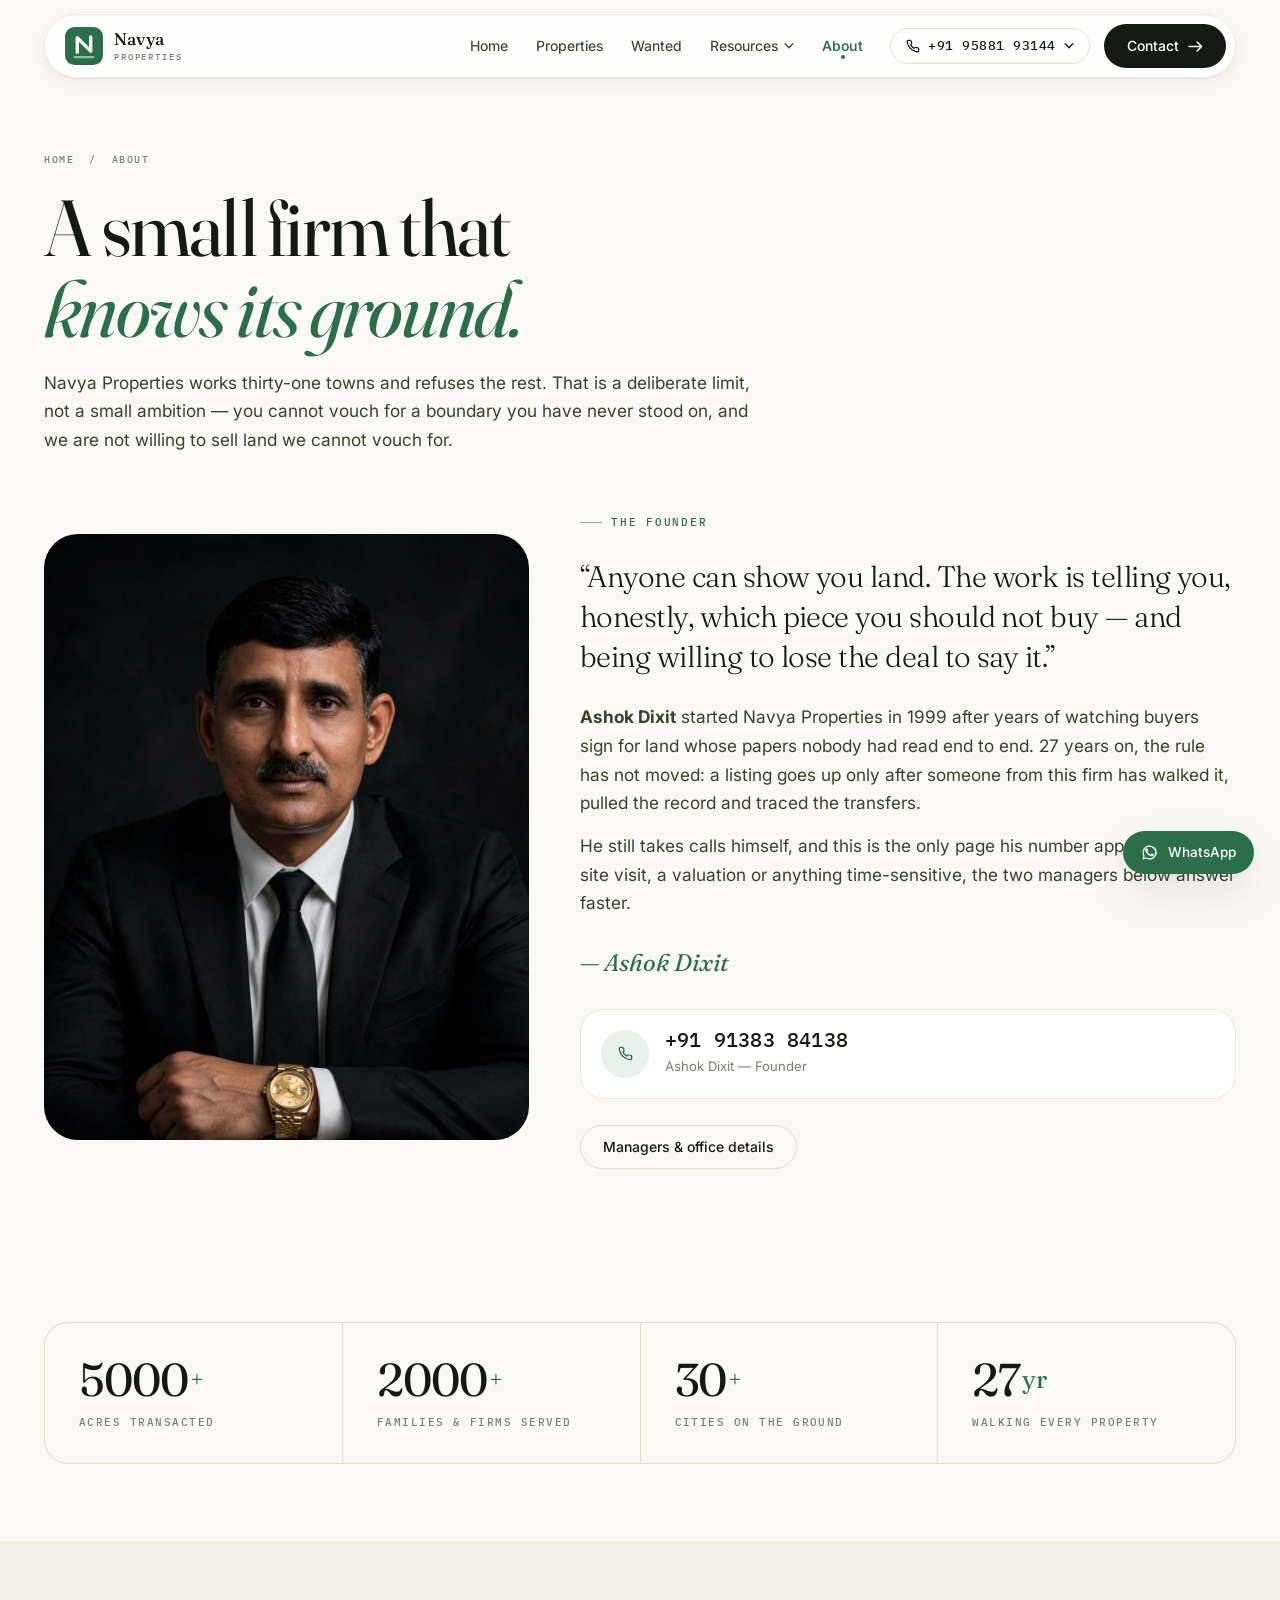
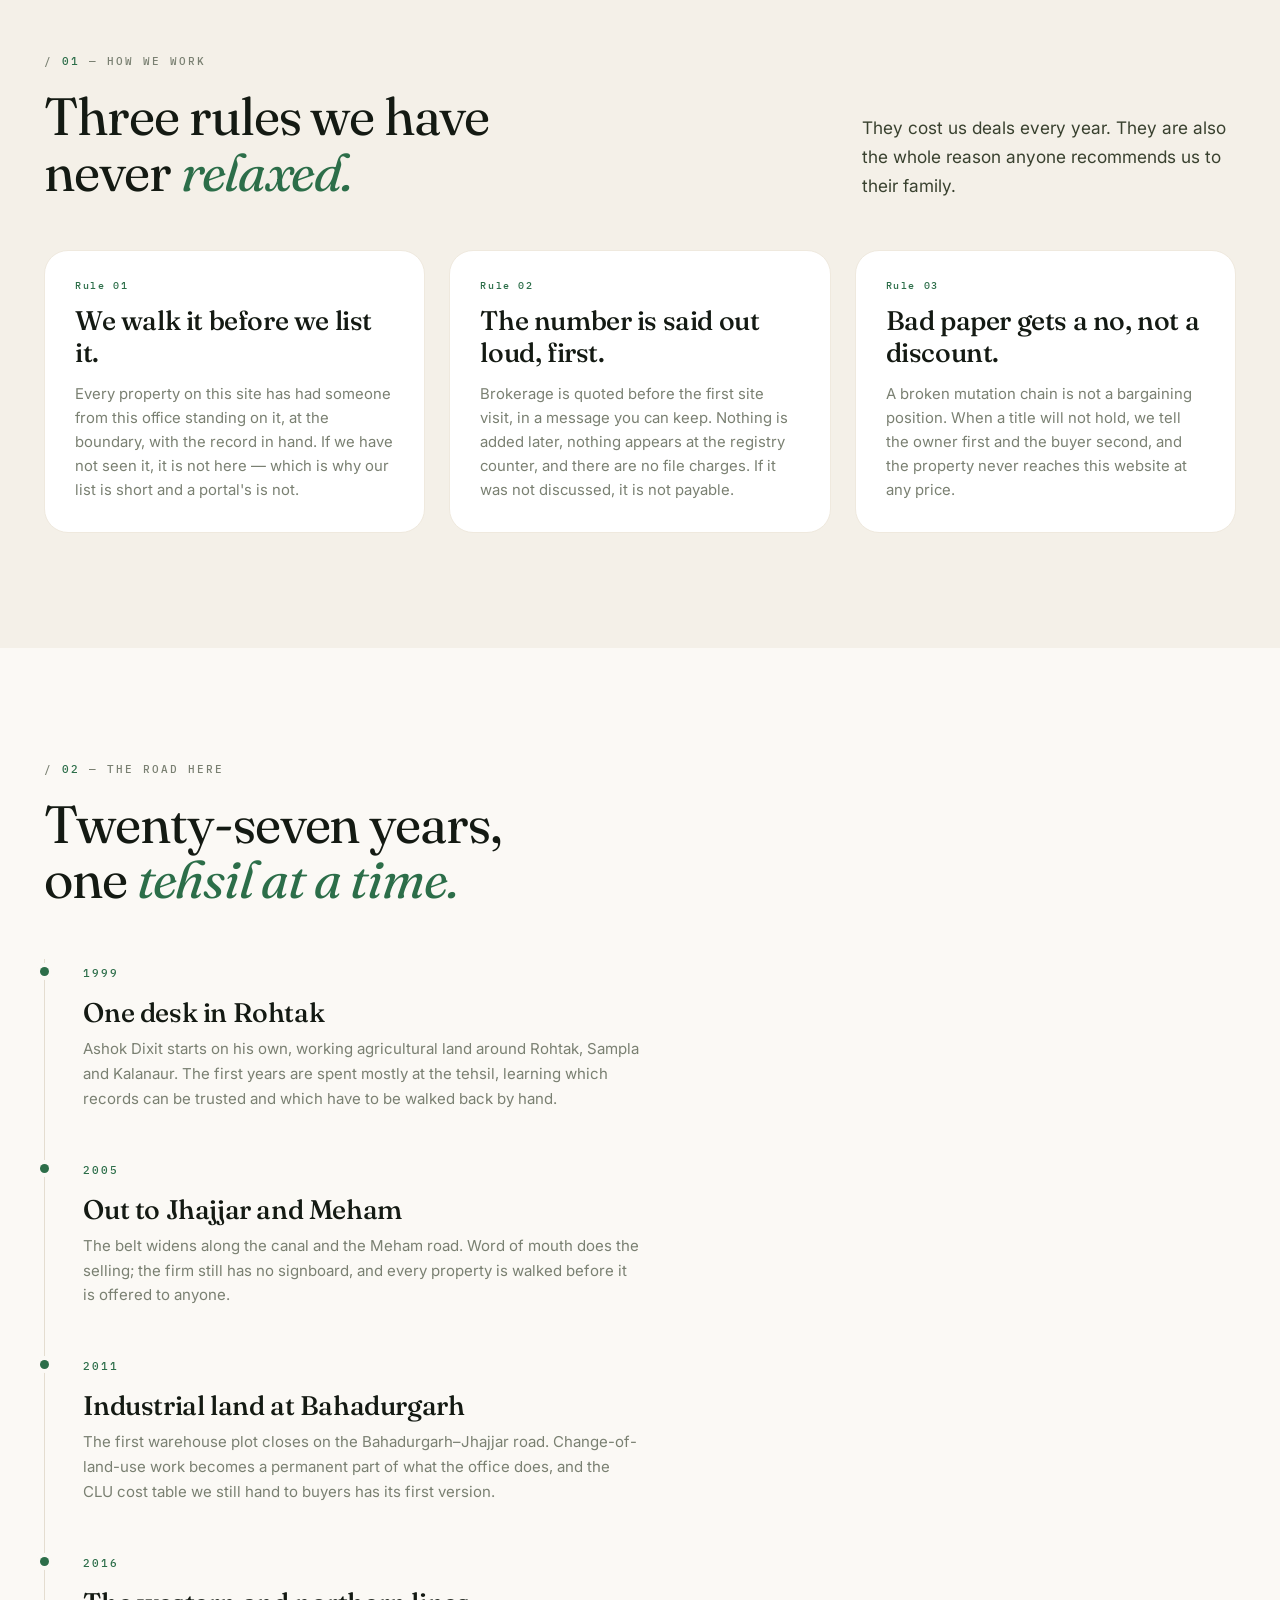
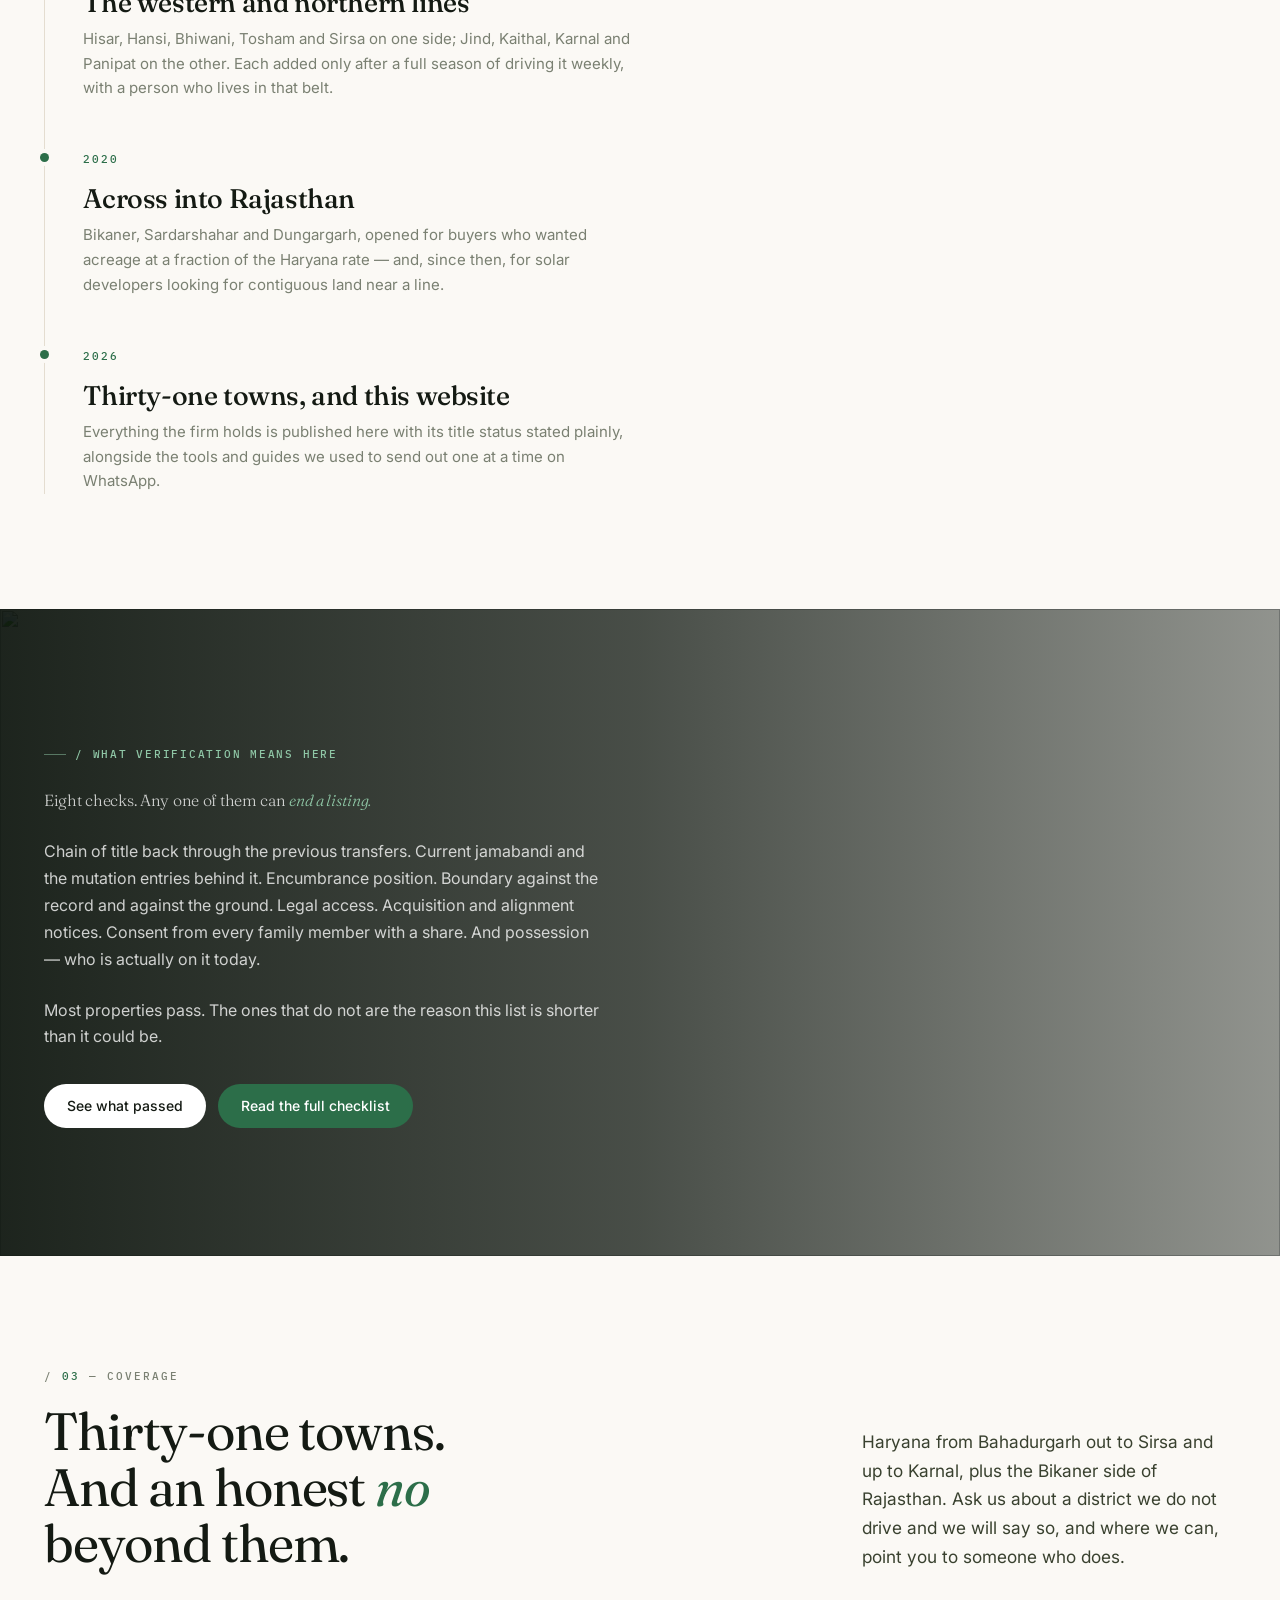
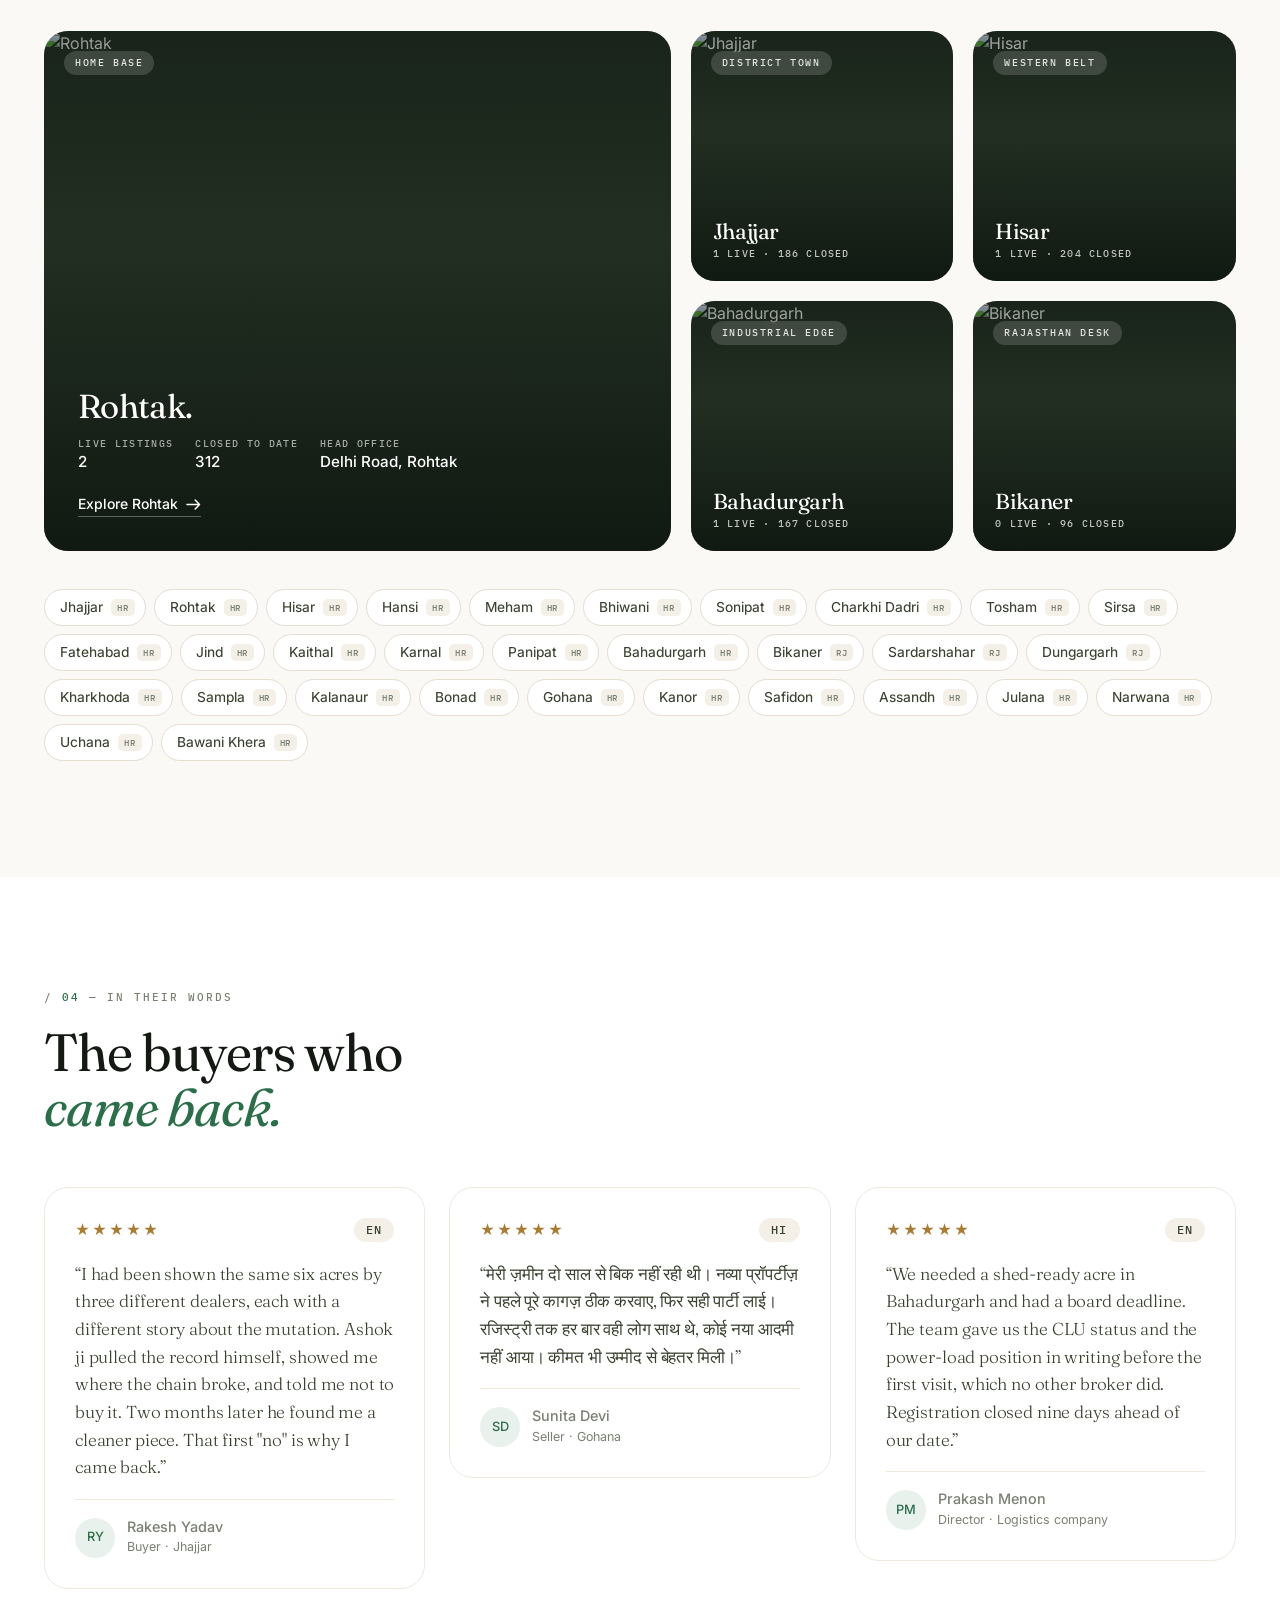
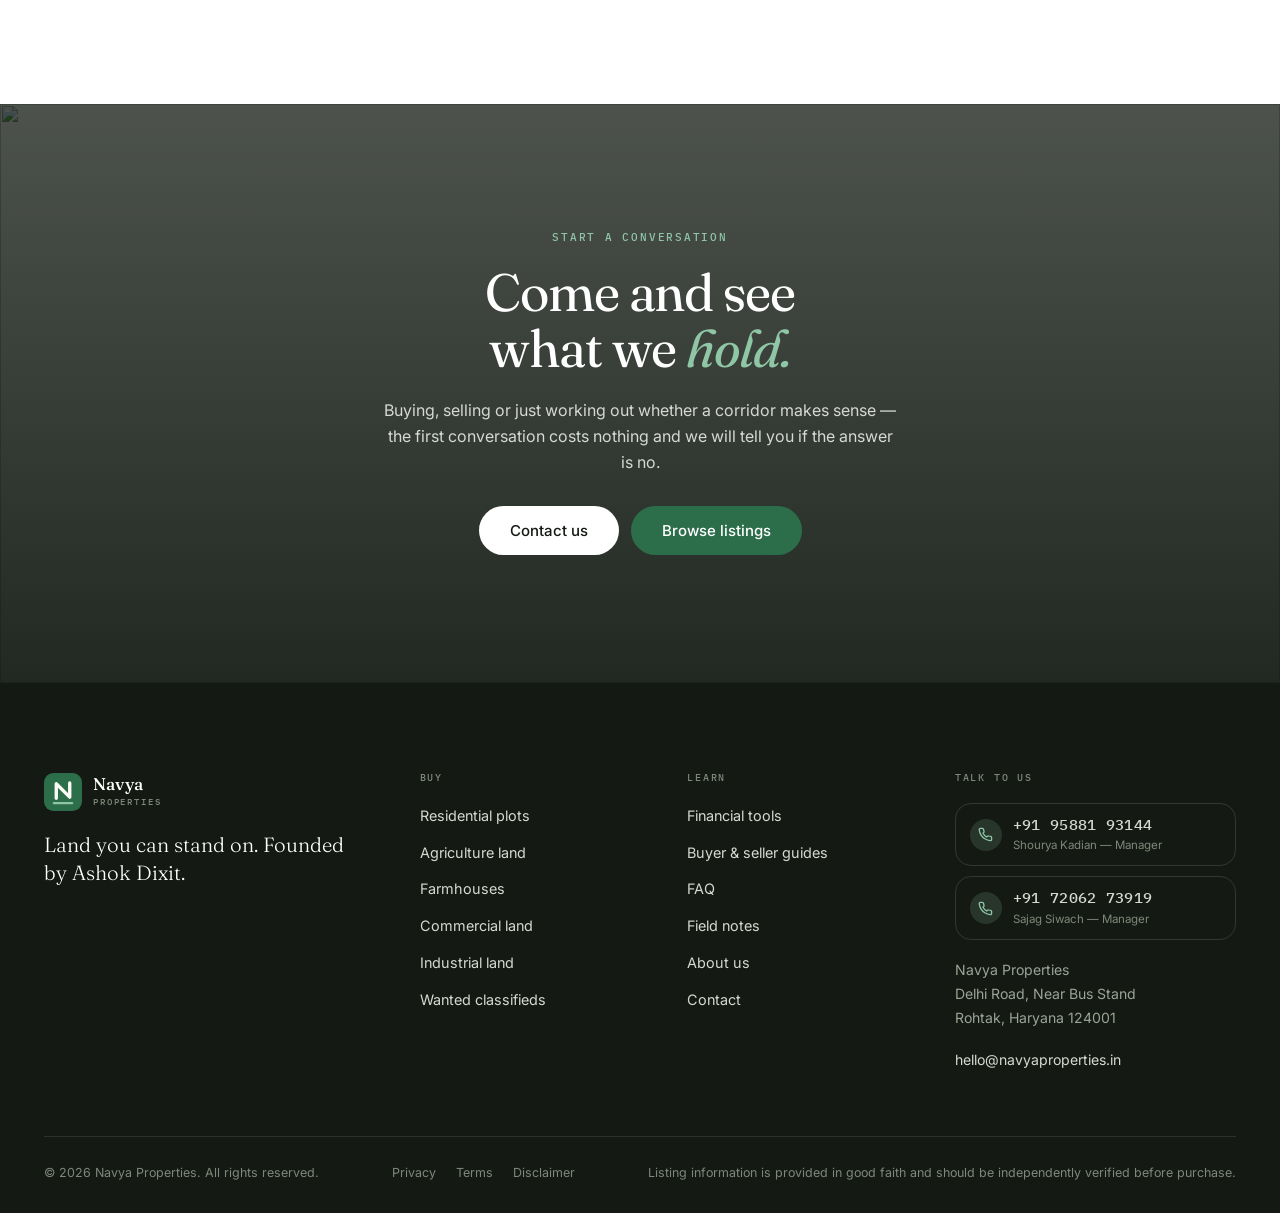
==== about.html @ 82aa5a77 "Navya Properties website Six-page static site for Navya Properties (founder Ashok Dixit) covering 31" ====
<!DOCTYPE html>
<html lang="en">
<head>
<meta charset="utf-8">
<meta name="viewport" content="width=device-width, initial-scale=1">
<title>About Ashok Dixit &amp; Navya Properties — Haryana Land Advisory</title>
<meta name="description" content="Navya Properties was founded by Ashok Dixit in 1999. Thirty-one towns across Haryana and north Rajasthan, eight verification checks, and a rule against listing land nobody from the office has walked.">
<meta name="theme-color" content="#2C6E49">

<meta property="og:type" content="website">
<meta property="og:title" content="About Ashok Dixit &amp; Navya Properties — Haryana Land Advisory">
<meta property="og:description" content="Navya Properties was founded by Ashok Dixit in 1999. Thirty-one towns across Haryana and north Rajasthan, eight verification checks, and a rule against listing land nobody from the office has walked.">
<meta property="og:image" content="assets/img/logo-mark.svg">

<link rel="icon" href="assets/img/favicon.svg" type="image/svg+xml">
<link rel="apple-touch-icon" href="assets/img/logo-mark.svg">

<!-- Marks that scripting is live. The scroll-reveal CSS is gated on this, so
     if JS never runs the page renders normally instead of staying blank. -->
<script>document.documentElement.className += " js";</script>

<link rel="preconnect" href="https://fonts.googleapis.com">
<link rel="preconnect" href="https://fonts.gstatic.com" crossorigin>
<link rel="preconnect" href="https://images.unsplash.com" crossorigin>
<link rel="stylesheet" href="https://fonts.googleapis.com/css2?family=Fraunces:ital,opsz,wght@0,9..144,300..700;1,9..144,300..700&family=IBM+Plex+Mono:wght@400;500&family=Inter:wght@300..700&display=swap">
<link rel="stylesheet" href="assets/css/site.css">

<script src="assets/js/config.js" defer></script>
<script src="assets/js/data.js" defer></script>
<script src="assets/js/site.js" defer></script>

</head>

<body>
<a class="skip" href="#main">Skip to content</a>

<!-- ══════════════════════════════ HEADER ══════════════════════════════ -->
<header class="header">
  <div class="header__in">

    <a class="lockup" href="index.html" aria-label="Navya Properties — home">
      <svg class="lockup__mark" viewBox="0 0 96 96" aria-hidden="true">
        <rect width="96" height="96" rx="24" fill="#2C6E49"/>
        <path d="M31 64V27l34 34V25" fill="none" stroke="#FBF9F5" stroke-width="8.5" stroke-linecap="round" stroke-linejoin="round"/>
        <path d="M25 76h46" fill="none" stroke="#8FC7A6" stroke-width="6" stroke-linecap="round"/>
      </svg>
      <span class="lockup__type">
        <span class="lockup__word">Navya</span>
        <span class="lockup__desc">Properties</span>
      </span>
    </a>

    <nav class="nav" aria-label="Primary">
      <a class="nav__link" href="index.html">Home</a>
      <a class="nav__link" href="properties.html">Properties</a>
      <a class="nav__link" href="wanted.html">Wanted</a>

      <span class="drop" data-pop data-open="false">
        <button class="nav__link drop__btn" data-pop-btn aria-expanded="false">
          Resources
          <svg width="10" height="6" viewBox="0 0 11 7" fill="none" aria-hidden="true"><path d="M1 1l4.5 4.5L10 1" stroke="currentColor" stroke-width="1.6" stroke-linecap="round"/></svg>
        </button>
        <span class="drop__panel">
          <a class="drop__item" href="resources.html#tools"><b>Financial tools</b><span>Appreciation, rental yield, LTCG tax, land-unit converter</span></a>
          <a class="drop__item" href="resources.html#guides"><b>Buyer &amp; seller guides</b><span>Free walkthroughs written by our own team</span></a>
          <a class="drop__item" href="resources.html#faq"><b>FAQ</b><span>Fees, verification, NRI rules, timelines</span></a>
          <a class="drop__item" href="resources.html#journal"><b>Field notes</b><span>What we learn on the ground, written up</span></a>
        </span>
      </span>

      <a class="nav__link" href="about.html">About</a>
    </nav>

    <div class="tel" data-pop data-open="false">
      <button class="tel__btn" data-pop-btn aria-expanded="false" aria-label="Show phone numbers">
        <svg width="14" height="14" viewBox="0 0 16 16" fill="none" aria-hidden="true"><path d="M14.5 11.3v2a1.3 1.3 0 0 1-1.5 1.3 13.2 13.2 0 0 1-5.7-2 13 13 0 0 1-4-4A13.2 13.2 0 0 1 1.3 2.9 1.3 1.3 0 0 1 2.6 1.5h2a1.3 1.3 0 0 1 1.3 1.1c.1.7.2 1.3.5 1.9a1.3 1.3 0 0 1-.3 1.4l-.8.8a10.7 10.7 0 0 0 4 4l.8-.8a1.3 1.3 0 0 1 1.4-.3c.6.2 1.2.4 1.9.5a1.3 1.3 0 0 1 1.1 1.2z" stroke="currentColor" stroke-width="1.4" stroke-linecap="round" stroke-linejoin="round"/></svg>
        <span class="js-tel-label">+91 95881 93144</span>
        <svg width="10" height="6" viewBox="0 0 11 7" fill="none" aria-hidden="true"><path d="M1 1l4.5 4.5L10 1" stroke="currentColor" stroke-width="1.6" stroke-linecap="round"/></svg>
      </button>
      <div class="tel__panel js-tel-panel"></div>
    </div>

    <a class="btn header__cta" href="contact.html">
      Contact
      <svg class="arw" width="15" height="11" viewBox="0 0 15 11" fill="none" aria-hidden="true"><path d="M9.2 1l4.3 4.5L9.2 10M13 5.5H1" stroke="currentColor" stroke-width="1.5" stroke-linecap="round" stroke-linejoin="round"/></svg>
    </a>

    <button class="burger" aria-label="Open menu" aria-expanded="false" aria-controls="msheet">
      <span></span><span></span><span></span>
    </button>
  </div>
</header>

<!-- Mobile navigation sheet -->
<div class="msheet" id="msheet" data-open="false">
  <a class="msheet__link" href="index.html">Home</a>
  <a class="msheet__link" href="properties.html">Properties</a>
  <a class="msheet__link" href="wanted.html">Wanted</a>
  <a class="msheet__link" href="resources.html">Resources</a>
  <div class="msheet__sub">
    <a href="resources.html#tools">Financial tools</a>
    <a href="resources.html#guides">Buyer &amp; seller guides</a>
    <a href="resources.html#faq">FAQ</a>
    <a href="resources.html#journal">Field notes</a>
  </div>
  <a class="msheet__link" href="about.html">About</a>
  <a class="msheet__link" href="contact.html">Contact</a>
  <div class="msheet__tel js-tel-list"></div>
</div>


<main id="main">

<section class="phead">
  <div class="wrap">
    <p class="phead__crumb"><a href="index.html">Home</a> &nbsp;/&nbsp; About</p>
    <h1 class="display">A small firm that<br><em>knows its ground.</em></h1>
    <p class="lede">Navya Properties works thirty-one towns and refuses the rest. That is a deliberate limit, not a small ambition &mdash; you cannot vouch for a boundary you have never stood on, and we are not willing to sell land we cannot vouch for.</p>
  </div>
</section>

<!-- ══════════════════════════════ FOUNDER ═════════════════════════════ -->
<section class="sec sec--tight" style="padding-top:0">
  <div class="wrap">
    <div class="founder" data-reveal>
      <div class="founder__img">
        <img class="js-founder-photo" src="assets/img/founder-ashok-dixit.jpg" alt="Ashok Dixit, founder of Navya Properties" width="760" height="950">
      </div>
      <div>
        <span class="eyebrow">The founder</span>
        <blockquote class="mt-m">&ldquo;Anyone can show you land. The work is telling you, honestly, which piece you should not buy &mdash; and being willing to lose the deal to say it.&rdquo;</blockquote>
        <p class="lede mt-m"><b class="js-founder">Ashok Dixit</b> started Navya Properties in <span class="js-since">1999</span> after years of watching buyers sign for land whose papers nobody had read end to end. <span class="js-years">27</span> years on, the rule has not moved: a listing goes up only after someone from this firm has walked it, pulled the record and traced the transfers.</p>
        <p class="lede mt-s">He still takes calls himself, and this is the only page his number appears on. For a site visit, a valuation or anything time-sensitive, the two managers below answer faster.</p>
        <p class="founder__sig">&mdash; <span class="js-founder">Ashok Dixit</span></p>

        <!-- The founder's direct line. Deliberately not in the header,
             footer, contact page or floating buttons — see config.js. -->
        <div class="callcard mt-m js-founder-tel"></div>

        <div class="flex-btns mt-m">
          <a class="btn btn--ghost" href="contact.html">Managers &amp; office details</a>
        </div>
      </div>
    </div>
  </div>
</section>

<!-- ═══════════════════════════════ STATS ══════════════════════════════ -->
<section class="sec sec--tight">
  <div class="wrap">
    <!-- Figures come from config.js so index and about can never drift apart. -->
    <div class="stats js-stats" data-reveal></div>
  </div>
</section>

<!-- ══════════════════════════════ VALUES ══════════════════════════════ -->
<section class="sec sec--sand">
  <div class="wrap">
    <div class="sec-head" data-reveal>
      <div class="sec-head__l">
        <span class="sec-num">/ <b>01</b> &mdash; How we work</span>
        <h2 class="h2">Three rules we have<br>never <em>relaxed.</em></h2>
      </div>
      <p class="lede" style="max-width:34ch">They cost us deals every year. They are also the whole reason anyone recommends us to their family.</p>
    </div>

    <div class="vgrid" data-reveal="60">
      <article class="vcard">
        <span class="vcard__n">Rule 01</span>
        <h3 class="h3">We walk it before we list it.</h3>
        <p>Every property on this site has had someone from this office standing on it, at the boundary, with the record in hand. If we have not seen it, it is not here &mdash; which is why our list is short and a portal's is not.</p>
      </article>
      <article class="vcard">
        <span class="vcard__n">Rule 02</span>
        <h3 class="h3">The number is said out loud, first.</h3>
        <p>Brokerage is quoted before the first site visit, in a message you can keep. Nothing is added later, nothing appears at the registry counter, and there are no file charges. If it was not discussed, it is not payable.</p>
      </article>
      <article class="vcard">
        <span class="vcard__n">Rule 03</span>
        <h3 class="h3">Bad paper gets a no, not a discount.</h3>
        <p>A broken mutation chain is not a bargaining position. When a title will not hold, we tell the owner first and the buyer second, and the property never reaches this website at any price.</p>
      </article>
    </div>
  </div>
</section>

<!-- ═════════════════════════════ TIMELINE ═════════════════════════════ -->
<section class="sec">
  <div class="wrap">
    <div class="sec-head" data-reveal>
      <div class="sec-head__l">
        <span class="sec-num">/ <b>02</b> &mdash; The road here</span>
        <h2 class="h2">Twenty-seven years,<br>one <em>tehsil at a time.</em></h2>
      </div>
    </div>

    <div class="timeline" data-reveal="60">
      <article class="tl">
        <span class="tl__y">1999</span>
        <h3 class="h3">One desk in Rohtak</h3>
        <p>Ashok Dixit starts on his own, working agricultural land around Rohtak, Sampla and Kalanaur. The first years are spent mostly at the tehsil, learning which records can be trusted and which have to be walked back by hand.</p>
      </article>
      <article class="tl">
        <span class="tl__y">2005</span>
        <h3 class="h3">Out to Jhajjar and Meham</h3>
        <p>The belt widens along the canal and the Meham road. Word of mouth does the selling; the firm still has no signboard, and every property is walked before it is offered to anyone.</p>
      </article>
      <article class="tl">
        <span class="tl__y">2011</span>
        <h3 class="h3">Industrial land at Bahadurgarh</h3>
        <p>The first warehouse plot closes on the Bahadurgarh&ndash;Jhajjar road. Change-of-land-use work becomes a permanent part of what the office does, and the CLU cost table we still hand to buyers has its first version.</p>
      </article>
      <article class="tl">
        <span class="tl__y">2016</span>
        <h3 class="h3">The western and northern lines</h3>
        <p>Hisar, Hansi, Bhiwani, Tosham and Sirsa on one side; Jind, Kaithal, Karnal and Panipat on the other. Each added only after a full season of driving it weekly, with a person who lives in that belt.</p>
      </article>
      <article class="tl">
        <span class="tl__y">2020</span>
        <h3 class="h3">Across into Rajasthan</h3>
        <p>Bikaner, Sardarshahar and Dungargarh, opened for buyers who wanted acreage at a fraction of the Haryana rate &mdash; and, since then, for solar developers looking for contiguous land near a line.</p>
      </article>
      <article class="tl">
        <span class="tl__y">2026</span>
        <h3 class="h3">Thirty-one towns, and this website</h3>
        <p>Everything the firm holds is published here with its title status stated plainly, alongside the tools and guides we used to send out one at a time on WhatsApp.</p>
      </article>
    </div>
  </div>
</section>

<!-- ════════════════════════════ PRINCIPLE ═════════════════════════════ -->
<section class="principle">
  <img src="https://images.unsplash.com/photo-1590247813693-5541d1c609fd?w=1900&q=74&auto=format&fit=crop" alt="" loading="lazy">
  <div class="principle__in" data-reveal>
    <span class="eyebrow" style="color:var(--brand-3)">/ What verification means here</span>
    <p class="principle__q mt-m">Eight checks. Any one of them can <em>end a listing.</em></p>
    <p>Chain of title back through the previous transfers. Current jamabandi and the mutation entries behind it. Encumbrance position. Boundary against the record and against the ground. Legal access. Acquisition and alignment notices. Consent from every family member with a share. And possession &mdash; who is actually on it today.</p>
    <p>Most properties pass. The ones that do not are the reason this list is shorter than it could be.</p>
    <div class="principle__cta">
      <a class="btn btn--light" href="properties.html">See what passed</a>
      <a class="btn btn--brand" href="resources.html#guides">Read the full checklist</a>
    </div>
  </div>
</section>

<!-- ═══════════════════════════ WHERE WE WORK ══════════════════════════ -->
<section class="sec">
  <div class="wrap">
    <div class="sec-head" data-reveal>
      <div class="sec-head__l">
        <span class="sec-num">/ <b>03</b> &mdash; Coverage</span>
        <h2 class="h2">Thirty-one towns.<br>And an honest <em>no</em> beyond them.</h2>
      </div>
      <p class="lede" style="max-width:34ch">Haryana from Bahadurgarh out to Sirsa and up to Karnal, plus the Bikaner side of Rajasthan. Ask us about a district we do not drive and we will say so, and where we can, point you to someone who does.</p>
    </div>
    <div class="cities" data-reveal="60">
      <a class="citycard citycard--lead js-city-lead" href="properties.html"></a>
      <div class="cities__minor js-city-minor"></div>
    </div>
    <div class="citylist js-city-all" data-reveal="60"></div>
  </div>
</section>

<!-- ════════════════════════════ REVIEWS ═══════════════════════════════ -->
<section class="sec sec--paper">
  <div class="wrap">
    <div class="sec-head" data-reveal>
      <div class="sec-head__l">
        <span class="sec-num">/ <b>04</b> &mdash; In their words</span>
        <h2 class="h2">The buyers who<br><em>came back.</em></h2>
      </div>
    </div>
    <div class="tgrid js-reviews" data-reveal="60"></div>
  </div>
</section>

<!-- ═════════════════════════════ CLOSING ══════════════════════════════ -->
<section class="close-cta">
  <img src="https://images.unsplash.com/photo-1500382017468-9049fed747ef?w=1900&q=74&auto=format&fit=crop" alt="" loading="lazy">
  <div class="close-cta__in" data-reveal>
    <span class="eyebrow eyebrow--bare" style="color:var(--brand-3)">Start a conversation</span>
    <h2 class="h2">Come and see<br>what we <em>hold.</em></h2>
    <p>Buying, selling or just working out whether a corridor makes sense &mdash; the first conversation costs nothing and we will tell you if the answer is no.</p>
    <div class="close-cta__btns">
      <a class="btn btn--light btn--wide" href="contact.html">Contact us</a>
      <a class="btn btn--brand btn--wide" href="properties.html">Browse listings</a>
    </div>
  </div>
</section>

</main>

<!-- ══════════════════════════════ FOOTER ══════════════════════════════ -->
<footer class="footer">
  <div class="wrap">
    <div class="footer__grid">

      <div class="footer__brand">
        <span class="lockup">
          <svg class="lockup__mark" viewBox="0 0 96 96" aria-hidden="true">
            <rect width="96" height="96" rx="24" fill="#2C6E49"/>
            <path d="M31 64V27l34 34V25" fill="none" stroke="#FBF9F5" stroke-width="8.5" stroke-linecap="round" stroke-linejoin="round"/>
            <path d="M25 76h46" fill="none" stroke="#8FC7A6" stroke-width="6" stroke-linecap="round"/>
          </svg>
          <span class="lockup__type">
            <span class="lockup__word">Navya</span>
            <span class="lockup__desc">Properties</span>
          </span>
        </span>
        <p class="footer__tag">Land you can stand on. Founded by <span class="js-founder">Ashok Dixit</span>.</p>
        <div class="socials">
          <a href="#" data-social="facebook" aria-label="Facebook"><svg width="16" height="16" viewBox="0 0 24 24" fill="currentColor"><path d="M14 9h3V6h-3c-2.2 0-4 1.8-4 4v2H8v3h2v7h3v-7h3l1-3h-4v-2c0-.6.4-1 1-1z"/></svg></a>
          <a href="#" data-social="instagram" aria-label="Instagram"><svg width="16" height="16" viewBox="0 0 24 24" fill="none"><rect x="3" y="3" width="18" height="18" rx="5" stroke="currentColor" stroke-width="1.8"/><circle cx="12" cy="12" r="4" stroke="currentColor" stroke-width="1.8"/><circle cx="17.2" cy="6.8" r="1.2" fill="currentColor"/></svg></a>
          <a href="#" data-social="youtube" aria-label="YouTube"><svg width="16" height="16" viewBox="0 0 24 24" fill="currentColor"><path d="M22 12s0-3.2-.4-4.7a2.5 2.5 0 0 0-1.8-1.8C18.3 5 12 5 12 5s-6.3 0-7.8.5a2.5 2.5 0 0 0-1.8 1.8C2 8.8 2 12 2 12s0 3.2.4 4.7a2.5 2.5 0 0 0 1.8 1.8C5.7 19 12 19 12 19s6.3 0 7.8-.5a2.5 2.5 0 0 0 1.8-1.8C22 15.2 22 12 22 12zM10 15V9l5 3z"/></svg></a>
          <a href="#" data-social="linkedin" aria-label="LinkedIn"><svg width="16" height="16" viewBox="0 0 24 24" fill="currentColor"><path d="M6.9 8.5H4V20h2.9zM5.4 3.7a1.7 1.7 0 1 0 0 3.4 1.7 1.7 0 0 0 0-3.4zM20 13.4c0-3.1-1.7-4.6-3.9-4.6a3.4 3.4 0 0 0-3 1.7V8.5H10.2V20H13v-6c0-1.6.3-3 2.2-3s1.9 1.6 1.9 3.1V20H20z"/></svg></a>
        </div>
      </div>

      <div>
        <h4>Buy</h4>
        <ul>
          <li><a href="properties.html?type=residential-plot">Residential plots</a></li>
          <li><a href="properties.html?type=agriculture-land">Agriculture land</a></li>
          <li><a href="properties.html?type=farmhouse">Farmhouses</a></li>
          <li><a href="properties.html?type=commercial-land">Commercial land</a></li>
          <li><a href="properties.html?type=industrial-land">Industrial land</a></li>
          <li><a href="wanted.html">Wanted classifieds</a></li>
        </ul>
      </div>

      <div>
        <h4>Learn</h4>
        <ul>
          <li><a href="resources.html#tools">Financial tools</a></li>
          <li><a href="resources.html#guides">Buyer &amp; seller guides</a></li>
          <li><a href="resources.html#faq">FAQ</a></li>
          <li><a href="resources.html#journal">Field notes</a></li>
          <li><a href="about.html">About us</a></li>
          <li><a href="contact.html">Contact</a></li>
        </ul>
      </div>

      <div>
        <h4>Talk to us</h4>
        <div class="footer__tel js-tel-list"></div>
        <p class="footer__addr js-office"></p>
        <p class="footer__addr"><a class="js-email" href="#"></a></p>
      </div>

    </div>

    <div class="footer__legal">
      <p>&copy; <span class="js-year">2026</span> Navya Properties. All rights reserved.</p>
      <nav aria-label="Legal">
        <a href="#">Privacy</a>
        <a href="#">Terms</a>
        <a href="#">Disclaimer</a>
      </nav>
      <p>Listing information is provided in good faith and should be independently verified before purchase.</p>
    </div>
  </div>
</footer>

<div class="fab js-fab"></div>


</body>
</html>
---- assets/css/site.css ----
/* ==========================================================================
   Navya Properties — site.css
   One stylesheet for every page. Tokens first, then layout, then components.
   Light-only by design: the palette is paper + field, and the photography
   carries the contrast.
   ========================================================================== */

/* ── 1. Tokens ─────────────────────────────────────────────────────────── */
:root{
  --bg:#FBF9F5;
  --bg-2:#F4F0E8;
  --bg-3:#EDE7DB;
  --paper:#FFFFFF;

  --ink:#141A13;
  --ink-2:#39412F;
  --muted:#7A8072;
  --line:#E4DDD0;
  --line-soft:#EFE9DE;

  --brand:#2C6E49;
  --brand-2:#4C956C;
  --brand-3:#8FC7A6;
  --brand-soft:#E9F1EC;
  --gold:#A97C36;
  --gold-soft:#F6EEDF;

  --r-sm:10px;
  --r:16px;
  --r-lg:24px;
  --r-xl:34px;

  --maxw:1280px;
  --gut:clamp(18px,4vw,44px);

  --shadow-s:0 1px 2px rgba(20,26,19,.05), 0 4px 14px rgba(20,26,19,.05);
  --shadow-m:0 2px 6px rgba(20,26,19,.06), 0 18px 44px rgba(20,26,19,.09);
  --shadow-l:0 30px 80px rgba(20,26,19,.16);

  --sans:'Inter',system-ui,-apple-system,'Segoe UI',sans-serif;
  --serif:'Fraunces',Georgia,'Times New Roman',serif;
  --mono:'IBM Plex Mono',ui-monospace,'SF Mono',Menlo,monospace;

  --ease:cubic-bezier(.22,.61,.36,1);
}

/* ── 2. Reset ──────────────────────────────────────────────────────────── */
*,*::before,*::after{box-sizing:border-box}
html{-webkit-text-size-adjust:100%;scroll-behavior:smooth}
@media (prefers-reduced-motion:reduce){html{scroll-behavior:auto}}
body{
  margin:0;background:var(--bg);color:var(--ink);
  font:400 16px/1.62 var(--sans);
  -webkit-font-smoothing:antialiased;text-rendering:optimizeLegibility;
  overflow-x:hidden;
}
img,svg,video{max-width:100%;display:block}
img{height:auto}
a{color:inherit;text-decoration:none}
button,input,select,textarea{font:inherit;color:inherit}
button{background:none;border:0;cursor:pointer}
h1,h2,h3,h4,p,figure,blockquote,dl,dd{margin:0}
ul,ol{margin:0;padding:0;list-style:none}
:focus-visible{outline:2px solid var(--brand);outline-offset:3px;border-radius:4px}
::selection{background:var(--brand);color:#fff}

.skip{
  position:absolute;left:-9999px;top:0;z-index:200;
  background:var(--ink);color:#fff;padding:12px 20px;border-radius:0 0 var(--r-sm) 0;
}
.skip:focus{left:0}

/* ── 3. Layout primitives ──────────────────────────────────────────────── */
.wrap{width:100%;max-width:var(--maxw);margin-inline:auto;padding-inline:var(--gut)}
.sec{padding-block:clamp(64px,9vw,132px)}
.sec--tight{padding-block:clamp(48px,6vw,88px)}
.sec--paper{background:var(--paper)}
.sec--sand{background:var(--bg-2)}
.sec--ink{background:var(--ink);color:#F0EEE8}
.sec--ink .muted,.sec--ink .lede{color:#A9B2A4}

/* ── 4. Type ───────────────────────────────────────────────────────────── */
.eyebrow{
  font:500 11px/1 var(--mono);letter-spacing:.16em;text-transform:uppercase;
  color:var(--brand);display:inline-flex;align-items:center;gap:9px;
}
.eyebrow--muted{color:var(--muted)}
.eyebrow::before{content:"";width:22px;height:1px;background:currentColor;opacity:.5;flex:none}
.eyebrow--bare::before{display:none}

.display{
  font-family:var(--serif);font-weight:400;line-height:1.02;letter-spacing:-.022em;
  font-size:clamp(2.4rem,6.2vw,5.1rem);
  font-variation-settings:'opsz' 144;
}
.display em{font-style:italic;color:var(--brand)}
.h2{
  font-family:var(--serif);font-weight:400;line-height:1.06;letter-spacing:-.02em;
  font-size:clamp(1.95rem,4.1vw,3.35rem);
}
.h2 em{font-style:italic;color:var(--brand)}
.h3{
  font-family:var(--serif);font-weight:500;line-height:1.16;letter-spacing:-.015em;
  font-size:clamp(1.28rem,2.1vw,1.72rem);
}
.h4{font:500 1.02rem/1.35 var(--sans);letter-spacing:-.01em}
.lede{font-size:clamp(1rem,1.35vw,1.14rem);line-height:1.66;color:var(--ink-2);max-width:60ch}
.muted{color:var(--muted)}
.small{font-size:.875rem;line-height:1.6}

/* Section counter, e.g. "/ 02 — BY PURPOSE" */
.sec-head{display:flex;flex-wrap:wrap;gap:clamp(20px,4vw,60px);align-items:flex-end;justify-content:space-between}
.sec-head__l{max-width:46ch}
.sec-num{
  font:500 11px/1 var(--mono);letter-spacing:.18em;text-transform:uppercase;
  color:var(--muted);margin-bottom:22px;display:block;
}
.sec-num b{color:var(--brand);font-weight:500}

/* ── 5. Buttons & chips ────────────────────────────────────────────────── */
.btn{
  --bg-btn:var(--ink);--fg-btn:#fff;
  display:inline-flex;align-items:center;gap:9px;
  background:var(--bg-btn);color:var(--fg-btn);
  padding:14px 22px;border-radius:999px;
  font:500 .875rem/1 var(--sans);white-space:nowrap;
  transition:transform .28s var(--ease),background .28s var(--ease),box-shadow .28s var(--ease);
  border:1px solid transparent;
}
.btn:hover{transform:translateY(-2px);box-shadow:var(--shadow-m)}
.btn:active{transform:translateY(0)}
.btn .arw{transition:transform .28s var(--ease)}
.btn:hover .arw{transform:translateX(4px)}
.btn--brand{--bg-btn:var(--brand)}
.btn--ghost{--bg-btn:transparent;--fg-btn:var(--ink);border-color:var(--line)}
.btn--ghost:hover{border-color:var(--ink);background:var(--paper)}
.btn--light{--bg-btn:#fff;--fg-btn:var(--ink)}
.btn--sm{padding:10px 16px;font-size:.8rem}
.btn--wide{padding:16px 30px;font-size:.94rem}
.btn--block{width:100%;justify-content:center}

.link-arw{
  display:inline-flex;align-items:center;gap:8px;
  font:500 .875rem/1 var(--sans);color:var(--ink);
  border-bottom:1px solid var(--line);padding-bottom:5px;
  transition:color .25s var(--ease),border-color .25s var(--ease);
}
.link-arw:hover{color:var(--brand);border-color:var(--brand)}
.link-arw .arw{transition:transform .25s var(--ease)}
.link-arw:hover .arw{transform:translateX(4px)}

.chip{
  display:inline-flex;align-items:center;gap:6px;
  padding:6px 12px;border-radius:999px;background:var(--bg-2);
  font:500 .72rem/1 var(--mono);letter-spacing:.1em;text-transform:uppercase;color:var(--ink-2);
}
.chip--verified{background:var(--brand-soft);color:var(--brand)}
.chip--gold{background:var(--gold-soft);color:var(--gold)}
.chip--sold{background:var(--ink);color:#fff}
.chip--live{background:var(--brand);color:#fff}
.chip--live .dot{width:6px;height:6px;border-radius:50%;background:#fff;animation:pulse 2s infinite}
@keyframes pulse{0%,100%{opacity:1}50%{opacity:.25}}

/* ── 6. Header ─────────────────────────────────────────────────────────── */
.header{position:sticky;top:0;z-index:80;padding:14px var(--gut) 0;transition:padding .3s var(--ease)}
.header.is-stuck{padding-top:8px}
.header__in{
  max-width:var(--maxw);margin-inline:auto;
  display:flex;align-items:center;gap:14px;
  background:rgba(255,255,255,.86);backdrop-filter:blur(18px) saturate(150%);
  -webkit-backdrop-filter:blur(18px) saturate(150%);
  border:1px solid var(--line-soft);border-radius:999px;
  padding:9px 9px 9px 20px;
  box-shadow:var(--shadow-s);
  transition:box-shadow .3s var(--ease),background .3s var(--ease);
}
.header.is-stuck .header__in{box-shadow:var(--shadow-m);background:rgba(255,255,255,.95)}

.lockup{display:flex;align-items:center;gap:11px;flex:none}
.lockup__mark{width:38px;height:38px;flex:none}
.lockup__type{display:flex;flex-direction:column;line-height:1}
.lockup__word{font:500 1.06rem/1 var(--serif);letter-spacing:.01em}
.lockup__desc{font:500 8.5px/1 var(--mono);letter-spacing:.22em;text-transform:uppercase;color:var(--muted);margin-top:5px}

.nav{display:flex;align-items:center;gap:2px;margin-left:auto}
.nav__link{
  position:relative;padding:9px 13px;border-radius:999px;
  font:450 .875rem/1 var(--sans);color:var(--ink-2);
  transition:color .22s var(--ease),background .22s var(--ease);
}
.nav__link:hover{color:var(--ink);background:var(--bg-2)}
.nav__link[aria-current="page"]{color:var(--brand);font-weight:550}
.nav__link[aria-current="page"]::after{
  content:"";position:absolute;left:50%;bottom:3px;transform:translateX(-50%);
  width:4px;height:4px;border-radius:50%;background:var(--brand);
}

/* Resources dropdown */
.drop{position:relative}
.drop__btn{display:inline-flex;align-items:center;gap:6px}
.drop__btn svg{transition:transform .25s var(--ease)}
.drop[data-open="true"] .drop__btn svg{transform:rotate(180deg)}
.drop__panel{
  position:absolute;top:calc(100% + 12px);left:50%;transform:translate(-50%,8px);
  min-width:276px;background:var(--paper);border:1px solid var(--line-soft);
  border-radius:var(--r);box-shadow:var(--shadow-m);padding:8px;
  opacity:0;visibility:hidden;transition:opacity .22s var(--ease),transform .22s var(--ease),visibility .22s;
}
.drop[data-open="true"] .drop__panel{opacity:1;visibility:visible;transform:translate(-50%,0)}
.drop__item{display:block;padding:11px 13px;border-radius:var(--r-sm);transition:background .18s}
.drop__item:hover{background:var(--bg-2)}
.drop__item b{display:block;font:500 .875rem/1.3 var(--sans)}
.drop__item span{display:block;font-size:.78rem;color:var(--muted);margin-top:2px;line-height:1.4}

/* Phone popover — two numbers, so it opens rather than dials */
.tel{position:relative;flex:none}
.tel__btn{
  display:inline-flex;align-items:center;gap:8px;padding:10px 15px;border-radius:999px;
  border:1px solid var(--line);font:500 .82rem/1 var(--mono);letter-spacing:.04em;color:var(--ink);
  transition:border-color .22s var(--ease),background .22s var(--ease),color .22s var(--ease);
}
.tel__btn:hover{border-color:var(--brand);background:var(--brand-soft);color:var(--brand)}
.tel__panel{
  position:absolute;top:calc(100% + 12px);right:0;transform:translateY(8px);
  width:268px;background:var(--paper);border:1px solid var(--line-soft);
  border-radius:var(--r);box-shadow:var(--shadow-m);padding:10px;
  opacity:0;visibility:hidden;transition:opacity .22s var(--ease),transform .22s var(--ease),visibility .22s;
}
.tel[data-open="true"] .tel__panel{opacity:1;visibility:visible;transform:translateY(0)}
.tel__row{display:flex;align-items:center;gap:11px;padding:11px 12px;border-radius:var(--r-sm);transition:background .18s}
.tel__row:hover{background:var(--bg-2)}
.tel__txt b{font:500 .95rem/1.2 var(--mono);letter-spacing:.02em;display:block}
.tel__txt small{font-size:.72rem;color:var(--muted);display:block;margin-top:3px}
.tel__ico{width:32px;height:32px;border-radius:50%;background:var(--brand-soft);color:var(--brand);display:grid;place-items:center;flex:none}

.burger{display:none;width:42px;height:42px;border-radius:999px;border:1px solid var(--line);place-items:center;flex:none}
.burger span{display:block;width:17px;height:1.6px;background:var(--ink);border-radius:2px;transition:transform .3s var(--ease),opacity .2s}
.burger span+span{margin-top:4.6px}
.burger[aria-expanded="true"] span:nth-child(1){transform:translateY(6.2px) rotate(45deg)}
.burger[aria-expanded="true"] span:nth-child(2){opacity:0}
.burger[aria-expanded="true"] span:nth-child(3){transform:translateY(-6.2px) rotate(-45deg)}

/* Mobile sheet */
.msheet{
  position:fixed;inset:0;z-index:90;background:var(--bg);
  padding:96px var(--gut) 40px;overflow-y:auto;
  opacity:0;visibility:hidden;transform:translateY(-8px);
  transition:opacity .3s var(--ease),transform .3s var(--ease),visibility .3s;
}
.msheet[data-open="true"]{opacity:1;visibility:visible;transform:none}
.msheet__link{
  display:flex;align-items:center;justify-content:space-between;
  padding:18px 0;border-bottom:1px solid var(--line);
  font:400 1.6rem/1.1 var(--serif);
}
.msheet__sub{padding:4px 0 16px}
.msheet__sub a{display:block;padding:9px 0;font-size:.92rem;color:var(--ink-2)}
.msheet__tel{display:grid;gap:10px;margin-top:30px}
.msheet__tel a{display:flex;align-items:center;gap:12px;padding:14px 16px;border:1px solid var(--line);border-radius:var(--r)}

@media (max-width:1080px){
  .nav,.tel{display:none}
  .burger{display:grid}
  .header__in{padding:9px 9px 9px 16px}
  .header__cta{margin-left:auto}
}
@media (min-width:1081px){.msheet{display:none}}
@media (max-width:600px){.header__cta{display:none}}

/* ── 7. Hero ───────────────────────────────────────────────────────────── */
.hero{padding:clamp(14px,2vw,22px) var(--gut) 0}
.hero__card{
  position:relative;max-width:var(--maxw);margin-inline:auto;
  border-radius:var(--r-xl);overflow:hidden;
  min-height:min(86vh,860px);display:flex;flex-direction:column;justify-content:flex-end;
  padding:clamp(24px,4vw,58px);color:#fff;isolation:isolate;
  background:#1c2a1f;
}
.hero__img{position:absolute;inset:0;width:100%;height:100%;object-fit:cover;z-index:-2;
  animation:heroIn 1.6s var(--ease) both}
@keyframes heroIn{from{transform:scale(1.07)}to{transform:none}}
.hero__card::after{
  content:"";position:absolute;inset:0;z-index:-1;
  background:linear-gradient(180deg,rgba(12,20,13,.62) 0%,rgba(12,20,13,.18) 34%,rgba(12,20,13,.5) 68%,rgba(12,20,13,.88) 100%);
}
.hero__top{position:absolute;top:clamp(20px,3vw,38px);left:clamp(24px,4vw,58px);right:clamp(24px,4vw,58px);
  display:flex;justify-content:space-between;gap:20px;flex-wrap:wrap}
.hero__top .eyebrow{color:#CFE7D8}
.hero__top .eyebrow--r{color:rgba(255,255,255,.66)}
.hero h1{margin-bottom:20px}
.hero h1 em{color:var(--brand-3)}
.hero__lede{color:rgba(255,255,255,.86);max-width:54ch;font-size:clamp(.98rem,1.3vw,1.1rem)}
.hero__notes{display:flex;flex-wrap:wrap;gap:10px 26px;margin-top:24px}
.hero__note{display:flex;align-items:center;gap:9px;font-size:.84rem;color:rgba(255,255,255,.8)}
.hero__note svg{color:var(--brand-3);flex:none}

/* Search bar */
.finder{
  margin-top:clamp(26px,4vw,44px);background:rgba(255,255,255,.96);backdrop-filter:blur(10px);
  border-radius:var(--r-lg);padding:12px;display:grid;gap:10px;
  grid-template-columns:1.3fr 1fr auto;align-items:center;box-shadow:var(--shadow-l);
}
.finder__f{display:flex;flex-direction:column;gap:5px;padding:8px 14px;border-radius:var(--r);min-width:0}
.finder__f+.finder__f{border-left:1px solid var(--line-soft)}
.finder__f label{font:500 10px/1 var(--mono);letter-spacing:.15em;text-transform:uppercase;color:var(--muted)}
.finder__f select{
  border:0;background:none;font:500 .95rem/1.3 var(--sans);color:var(--ink);
  padding:2px 0;width:100%;cursor:pointer;appearance:none;
  background-image:url("data:image/svg+xml,%3Csvg xmlns='http://www.w3.org/2000/svg' width='11' height='7' viewBox='0 0 11 7'%3E%3Cpath d='M1 1l4.5 4.5L10 1' stroke='%237A8072' stroke-width='1.6' fill='none' stroke-linecap='round'/%3E%3C/svg%3E");
  background-repeat:no-repeat;background-position:right center;padding-right:18px;
}
.finder .btn{justify-content:center;height:100%;padding-inline:26px}
@media (max-width:760px){
  .finder{grid-template-columns:1fr}
  .finder__f+.finder__f{border-left:0;border-top:1px solid var(--line-soft)}
  .finder .btn{padding-block:15px}
}

/* ── 8. Stats + marquee ────────────────────────────────────────────────── */
.stats{display:grid;grid-template-columns:repeat(4,1fr);gap:1px;background:var(--line);
  border:1px solid var(--line);border-radius:var(--r-lg);overflow:hidden}
.stat{background:var(--bg);padding:clamp(22px,3vw,34px)}
.stat b{display:block;font:400 clamp(2rem,3.6vw,2.9rem)/1 var(--serif);letter-spacing:-.02em}
.stat b i{font-style:normal;color:var(--brand);font-size:.55em;vertical-align:.35em;margin-left:2px}
.stat span{display:block;margin-top:11px;font:500 10.5px/1.4 var(--mono);letter-spacing:.14em;text-transform:uppercase;color:var(--muted)}
@media (max-width:720px){.stats{grid-template-columns:repeat(2,1fr)}}

.marquee{overflow:hidden;border-block:1px solid var(--line);padding:16px 0;background:var(--bg-2)}
.marquee__track{display:flex;width:max-content;animation:slide 46s linear infinite}
.marquee:hover .marquee__track{animation-play-state:paused}
@keyframes slide{to{transform:translateX(-50%)}}
.marquee__item{display:inline-flex;align-items:center;gap:26px;padding-inline:26px;
  font:400 clamp(1rem,1.6vw,1.35rem)/1 var(--serif);color:var(--ink-2);white-space:nowrap}
.marquee__item::after{content:"✦";color:var(--brand-3);font-size:.6em}
@media (prefers-reduced-motion:reduce){.marquee__track{animation:none}}

/* ── 9. Cities ─────────────────────────────────────────────────────────── */
.cities{display:grid;grid-template-columns:1.15fr 1fr;gap:clamp(14px,1.6vw,20px);margin-top:clamp(34px,5vw,60px)}
.cities__minor{display:grid;grid-template-columns:1fr 1fr;gap:clamp(14px,1.6vw,20px)}
.citycard{
  position:relative;border-radius:var(--r-lg);overflow:hidden;isolation:isolate;
  min-height:230px;display:flex;flex-direction:column;justify-content:flex-end;
  padding:22px;color:#fff;background:#243024;
}
.citycard--lead{min-height:520px;padding:clamp(24px,3vw,34px)}
.citycard img{position:absolute;inset:0;width:100%;height:100%;object-fit:cover;z-index:-2;
  transition:transform .8s var(--ease)}
.citycard:hover img{transform:scale(1.06)}
.citycard::after{content:"";position:absolute;inset:0;z-index:-1;
  background:linear-gradient(180deg,rgba(12,20,13,.45) 0%,rgba(12,20,13,.05) 40%,rgba(12,20,13,.8) 100%)}
.citycard__tag{position:absolute;top:20px;left:20px;font:500 10px/1 var(--mono);letter-spacing:.16em;
  text-transform:uppercase;color:rgba(255,255,255,.85);background:rgba(255,255,255,.16);
  backdrop-filter:blur(6px);padding:7px 11px;border-radius:999px}
.citycard__name{font:400 clamp(1.5rem,2.6vw,2.5rem)/1 var(--serif);letter-spacing:-.02em}
.citycard__meta{display:flex;gap:22px;margin-top:16px;flex-wrap:wrap}
.citycard__meta div span{display:block;font:500 9.5px/1 var(--mono);letter-spacing:.14em;text-transform:uppercase;color:rgba(255,255,255,.62)}
.citycard__meta div b{display:block;margin-top:6px;font:500 .95rem/1 var(--sans)}
.citycard__cta{margin-top:22px}
.citycard__cta .link-arw{color:#fff;border-color:rgba(255,255,255,.32)}
.citycard__cta .link-arw:hover{color:#fff;border-color:#fff}
.citycard--min .citycard__name{font-size:clamp(1.15rem,1.7vw,1.42rem)}
.citycard--min .citycard__sub{margin-top:7px;font:500 10px/1 var(--mono);letter-spacing:.12em;
  text-transform:uppercase;color:rgba(255,255,255,.74)}
@media (max-width:900px){
  .cities{grid-template-columns:1fr}
  .citycard--lead{min-height:360px}
}
@media (max-width:520px){.cities__minor{grid-template-columns:1fr}}

/* Every town we work in, as a chip row under the city cards. */
.citylist{display:flex;flex-wrap:wrap;gap:8px;margin-top:clamp(24px,3vw,38px)}
.citypill{
  display:inline-flex;align-items:center;gap:8px;padding:9px 10px 9px 15px;border-radius:999px;
  border:1px solid var(--line);background:var(--paper);
  font:450 .86rem/1 var(--sans);color:var(--ink-2);
  transition:border-color .22s var(--ease),background .22s var(--ease),color .22s var(--ease),transform .22s var(--ease);
}
.citypill i{
  font-style:normal;font:500 9px/1 var(--mono);letter-spacing:.09em;
  color:var(--muted);background:var(--bg-2);padding:4px 6px;border-radius:5px;
  transition:background .22s var(--ease),color .22s var(--ease);
}
.citypill:hover{border-color:var(--brand);background:var(--brand-soft);color:var(--brand);transform:translateY(-2px)}
.citypill:hover i{background:#fff;color:var(--brand)}

/* ── 10. Purpose list ──────────────────────────────────────────────────── */
.purpose{margin-top:clamp(30px,4vw,52px);border-top:1px solid var(--line)}
.purpose__row{
  display:grid;grid-template-columns:64px 1.1fr 1.5fr auto;gap:clamp(14px,3vw,40px);
  align-items:center;padding:clamp(20px,2.6vw,30px) 0;border-bottom:1px solid var(--line);
  transition:background .3s var(--ease),padding-inline .3s var(--ease);
}
.purpose__row:hover{background:var(--paper);padding-inline:clamp(10px,1.6vw,22px)}
.purpose__n{font:500 11px/1 var(--mono);letter-spacing:.1em;color:var(--muted)}
.purpose__t{font:400 clamp(1.25rem,2.2vw,1.85rem)/1.12 var(--serif);letter-spacing:-.015em}
.purpose__d{color:var(--muted);font-size:.92rem;line-height:1.55;max-width:48ch}
.purpose__c{display:flex;align-items:center;gap:16px;justify-self:end}
.purpose__c b{font:500 .95rem/1 var(--mono)}
.purpose__c span{font:500 9.5px/1 var(--mono);letter-spacing:.14em;text-transform:uppercase;color:var(--muted);display:block;margin-top:6px}
.purpose__arw{width:40px;height:40px;border-radius:50%;border:1px solid var(--line);display:grid;place-items:center;
  transition:background .3s var(--ease),color .3s var(--ease),border-color .3s var(--ease),transform .3s var(--ease)}
.purpose__row:hover .purpose__arw{background:var(--brand);border-color:var(--brand);color:#fff;transform:rotate(-45deg)}
@media (max-width:860px){
  .purpose__row{grid-template-columns:1fr auto;grid-template-areas:"n c" "t c" "d d";gap:8px 20px}
  .purpose__n{grid-area:n}.purpose__t{grid-area:t}.purpose__d{grid-area:d;margin-top:6px}.purpose__c{grid-area:c}
}

/* ── 11. Process ───────────────────────────────────────────────────────── */
.steps{display:grid;grid-template-columns:repeat(4,1fr);gap:clamp(14px,1.8vw,22px);margin-top:clamp(34px,5vw,58px)}
.step{background:var(--paper);border:1px solid var(--line-soft);border-radius:var(--r-lg);overflow:hidden;
  transition:transform .4s var(--ease),box-shadow .4s var(--ease)}
.step:hover{transform:translateY(-6px);box-shadow:var(--shadow-m)}
.step__img{aspect-ratio:4/3;overflow:hidden;background:var(--bg-3)}
.step__img img{width:100%;height:100%;object-fit:cover;transition:transform .8s var(--ease)}
.step:hover .step__img img{transform:scale(1.06)}
.step__b{padding:22px}
.step__n{font:500 10px/1 var(--mono);letter-spacing:.16em;color:var(--brand)}
.step h3{margin:12px 0 9px}
.step p{font-size:.9rem;line-height:1.6;color:var(--muted)}
@media (max-width:900px){.steps{grid-template-columns:1fr 1fr}}
@media (max-width:520px){.steps{grid-template-columns:1fr}}

/* ── 12. Property cards ────────────────────────────────────────────────── */
.pgrid{display:grid;grid-template-columns:repeat(3,1fr);gap:clamp(16px,2vw,26px)}
@media (max-width:1000px){.pgrid{grid-template-columns:1fr 1fr}}
@media (max-width:600px){.pgrid{grid-template-columns:1fr}}

.pcard{
  display:flex;flex-direction:column;background:var(--paper);
  border:1px solid var(--line-soft);border-radius:var(--r-lg);overflow:hidden;height:100%;
  transition:transform .4s var(--ease),box-shadow .4s var(--ease),border-color .4s var(--ease);
}
.pcard:hover{transform:translateY(-6px);box-shadow:var(--shadow-m);border-color:var(--line)}
.pcard__media{position:relative;aspect-ratio:16/11;overflow:hidden;background:var(--bg-3)}
.pcard__media img{width:100%;height:100%;object-fit:cover;transition:transform .8s var(--ease)}
.pcard:hover .pcard__media img{transform:scale(1.06)}
.pcard__badges{position:absolute;top:12px;left:12px;right:12px;display:flex;gap:7px;flex-wrap:wrap}
.pcard__badges .chip{background:rgba(255,255,255,.93);backdrop-filter:blur(6px)}
.pcard__badges .chip--sold{background:rgba(20,26,19,.92);color:#fff}
.pcard__badges .chip--verified{background:rgba(233,241,236,.95);color:var(--brand)}
.pcard__type{position:absolute;bottom:12px;left:12px;font:500 9.5px/1 var(--mono);letter-spacing:.15em;
  text-transform:uppercase;color:#fff;background:rgba(20,26,19,.55);backdrop-filter:blur(6px);padding:7px 10px;border-radius:999px}
.pcard__b{padding:20px;display:flex;flex-direction:column;flex:1;gap:14px}
.pcard__title{font:500 1.03rem/1.38 var(--sans);letter-spacing:-.01em;
  display:-webkit-box;-webkit-line-clamp:2;line-clamp:2;-webkit-box-orient:vertical;overflow:hidden;
  transition:color .25s var(--ease)}
.pcard:hover .pcard__title{color:var(--brand)}
.pcard__price{display:flex;align-items:baseline;gap:8px;margin-top:auto}
.pcard__price b{font:400 1.5rem/1 var(--serif);letter-spacing:-.02em}
.pcard__price span{font:500 9.5px/1 var(--mono);letter-spacing:.14em;text-transform:uppercase;color:var(--muted)}
.pcard__foot{display:flex;justify-content:space-between;align-items:center;gap:12px;
  padding-top:14px;border-top:1px solid var(--line-soft);font-size:.82rem;color:var(--muted)}
.pcard__foot b{color:var(--ink);font-weight:500}
.pcard__foot .loc{display:inline-flex;align-items:center;gap:6px;font:500 10px/1 var(--mono);letter-spacing:.12em;text-transform:uppercase}

/* Tabs */
.tabs{display:flex;gap:8px;flex-wrap:wrap;margin-top:26px}
.tab{
  display:inline-flex;align-items:center;gap:8px;padding:9px 16px;border-radius:999px;
  border:1px solid var(--line);font:500 .84rem/1 var(--sans);color:var(--ink-2);
  transition:background .25s var(--ease),border-color .25s var(--ease),color .25s var(--ease);
}
.tab:hover{border-color:var(--ink)}
.tab[aria-selected="true"]{background:var(--ink);border-color:var(--ink);color:#fff}
.tab i{font-style:normal;font-family:var(--mono);font-size:.68rem;opacity:.6}

/* ── 13. Principle band ────────────────────────────────────────────────── */
.principle{position:relative;isolation:isolate;color:#fff;overflow:hidden}
.principle img{position:absolute;inset:0;width:100%;height:100%;object-fit:cover;z-index:-2}
.principle::after{content:"";position:absolute;inset:0;z-index:-1;
  background:linear-gradient(90deg,rgba(10,18,11,.92) 0%,rgba(10,18,11,.74) 50%,rgba(10,18,11,.44) 100%)}
.principle__in{max-width:var(--maxw);margin-inline:auto;padding:clamp(70px,10vw,150px) var(--gut)}
.principle__q{font:300 clamp(1.5rem,3.1vw,2.6rem)/1.28 var(--serif);letter-spacing:-.018em;max-width:23ch}
.principle__q em{font-style:italic;color:var(--brand-3)}
.principle p{margin-top:24px;max-width:56ch;color:rgba(255,255,255,.78);font-size:1rem;line-height:1.68}
.principle__cta{display:flex;gap:12px;flex-wrap:wrap;margin-top:34px}

/* ── 14. Resource cards ────────────────────────────────────────────────── */
.rgrid{display:grid;grid-template-columns:repeat(3,1fr);gap:clamp(16px,2vw,24px);margin-top:clamp(32px,4vw,52px)}
@media (max-width:900px){.rgrid{grid-template-columns:1fr}}
.rcard{
  display:flex;flex-direction:column;gap:16px;padding:clamp(22px,2.6vw,32px);
  background:var(--paper);border:1px solid var(--line-soft);border-radius:var(--r-lg);height:100%;
  transition:transform .4s var(--ease),box-shadow .4s var(--ease);
}
.rcard:hover{transform:translateY(-6px);box-shadow:var(--shadow-m)}
.rcard__ico{width:46px;height:46px;border-radius:14px;background:var(--brand-soft);color:var(--brand);display:grid;place-items:center}
.rcard p{color:var(--muted);font-size:.93rem;line-height:1.62}
.rcard__tags{display:flex;gap:7px;flex-wrap:wrap;padding-top:4px}
.rcard .link-arw{margin-top:auto;align-self:flex-start}

/* Guide banner */
.guide{
  display:grid;grid-template-columns:1.1fr 1fr;gap:clamp(20px,3vw,44px);align-items:center;
  background:var(--ink);color:#F0EEE8;border-radius:var(--r-xl);overflow:hidden;
  padding:clamp(26px,4vw,54px);margin-top:clamp(18px,2vw,24px);
}
.guide__img{border-radius:var(--r-lg);overflow:hidden;aspect-ratio:16/10}
.guide__img img{width:100%;height:100%;object-fit:cover}
.guide h3{font-family:var(--serif);font-weight:400;font-size:clamp(1.4rem,2.5vw,2.05rem);line-height:1.14;letter-spacing:-.02em;margin:14px 0}
.guide p{color:#A9B2A4;font-size:.94rem;line-height:1.65;max-width:52ch}
.guide .eyebrow{color:var(--brand-3)}
.guide .link-arw{color:#fff;border-color:rgba(255,255,255,.28);margin-top:24px}
.guide .link-arw:hover{border-color:#fff;color:#fff}
@media (max-width:840px){.guide{grid-template-columns:1fr}.guide__img{order:-1}}

/* ── 15. Testimonials ──────────────────────────────────────────────────── */
.tgrid{display:grid;grid-template-columns:repeat(3,1fr);gap:clamp(16px,2vw,24px);margin-top:clamp(32px,4vw,52px);align-items:start}
@media (max-width:960px){.tgrid{grid-template-columns:1fr}}
.tcard{background:var(--paper);border:1px solid var(--line-soft);border-radius:var(--r-lg);
  padding:clamp(22px,2.6vw,30px);display:flex;flex-direction:column;gap:18px}
.tcard__top{display:flex;justify-content:space-between;align-items:center}
.stars{color:var(--gold);letter-spacing:2px;font-size:.9rem}
.tcard blockquote{font-family:var(--serif);font-weight:300;font-size:clamp(1rem,1.35vw,1.12rem);
  line-height:1.6;letter-spacing:-.008em;color:var(--ink-2)}
.tcard__who{display:flex;align-items:center;gap:12px;padding-top:16px;border-top:1px solid var(--line-soft);margin-top:auto}
.tcard__av{width:40px;height:40px;border-radius:50%;object-fit:cover;flex:none;background:var(--bg-3)}
.tcard__who b{display:block;font:500 .9rem/1.2 var(--sans)}
.tcard__who span{display:block;font-size:.78rem;color:var(--muted);margin-top:2px}

/* ── 16. Journal ───────────────────────────────────────────────────────── */
.jgrid{display:grid;grid-template-columns:repeat(3,1fr);gap:clamp(16px,2vw,26px);margin-top:clamp(32px,4vw,52px)}
@media (max-width:900px){.jgrid{grid-template-columns:1fr}}
.jcard{display:flex;flex-direction:column;gap:16px}
.jcard__img{aspect-ratio:16/10;border-radius:var(--r-lg);overflow:hidden;background:var(--bg-3)}
.jcard__img img{width:100%;height:100%;object-fit:cover;transition:transform .8s var(--ease)}
.jcard:hover .jcard__img img{transform:scale(1.05)}
.jcard time{font:500 10px/1 var(--mono);letter-spacing:.15em;text-transform:uppercase;color:var(--muted)}
.jcard h3{font-size:1.15rem;transition:color .25s var(--ease)}
.jcard:hover h3{color:var(--brand)}
.jcard p{font-size:.9rem;line-height:1.6;color:var(--muted);
  display:-webkit-box;-webkit-line-clamp:3;line-clamp:3;-webkit-box-orient:vertical;overflow:hidden}

/* ── 17. Closing CTA ───────────────────────────────────────────────────── */
.close-cta{position:relative;isolation:isolate;color:#fff;overflow:hidden;text-align:center}
.close-cta img{position:absolute;inset:0;width:100%;height:100%;object-fit:cover;z-index:-2}
.close-cta::after{content:"";position:absolute;inset:0;z-index:-1;background:linear-gradient(180deg,rgba(10,18,11,.72),rgba(10,18,11,.9))}
.close-cta__in{max-width:780px;margin-inline:auto;padding:clamp(70px,10vw,150px) var(--gut);
  display:flex;flex-direction:column;align-items:center;gap:22px}
.close-cta h2 em{color:var(--brand-3)}
.close-cta p{color:rgba(255,255,255,.8);max-width:52ch}
.close-cta__btns{display:flex;gap:12px;flex-wrap:wrap;justify-content:center;margin-top:8px}

/* ── 18. Footer ────────────────────────────────────────────────────────── */
.footer{background:var(--ink);color:#D6D9D0;padding-top:clamp(56px,7vw,92px)}
.footer a{color:#D6D9D0;transition:color .2s}
.footer a:hover{color:#fff}
.footer__grid{display:grid;grid-template-columns:1.5fr 1fr 1fr 1.3fr;gap:clamp(26px,4vw,54px)}
@media (max-width:960px){.footer__grid{grid-template-columns:1fr 1fr}}
@media (max-width:560px){.footer__grid{grid-template-columns:1fr}}
.footer h4{font:500 10px/1 var(--mono);letter-spacing:.18em;text-transform:uppercase;color:#7E877A;margin-bottom:20px}
.footer li+li{margin-top:11px}
.footer li a{font-size:.9rem}
.footer__brand .lockup__word{color:#fff}
.footer__brand .lockup__desc{color:#7E877A}
.footer__tag{margin-top:20px;font-family:var(--serif);font-size:1.28rem;line-height:1.38;color:#fff;max-width:24ch;font-weight:300}
.footer__tel{display:grid;gap:10px}
.footer__tel a{display:flex;align-items:center;gap:11px;padding:11px 14px;border:1px solid rgba(255,255,255,.13);
  border-radius:var(--r);transition:border-color .25s,background .25s}
.footer__tel a:hover{border-color:var(--brand-2);background:rgba(76,149,108,.14)}
.footer__tel .tel__ico{background:rgba(143,199,166,.16);color:var(--brand-3)}
.footer__tel .tel__txt small{color:#7E877A}
.footer__addr{font-size:.88rem;line-height:1.7;color:#9BA396;margin-top:18px}
.socials{display:flex;gap:9px;margin-top:20px}
.socials a{width:38px;height:38px;border-radius:50%;border:1px solid rgba(255,255,255,.14);display:grid;place-items:center;
  transition:background .25s,border-color .25s,transform .25s}
.socials a:hover{background:var(--brand);border-color:var(--brand);transform:translateY(-2px)}
.footer__legal{margin-top:clamp(40px,5vw,64px);border-top:1px solid rgba(255,255,255,.1);
  padding:26px 0 30px;display:flex;flex-wrap:wrap;gap:14px 26px;justify-content:space-between;align-items:center}
.footer__legal p,.footer__legal a{font-size:.78rem;color:#7E877A}
.footer__legal nav{display:flex;gap:20px;flex-wrap:wrap}

/* ── 19. Page header (inner pages) ─────────────────────────────────────── */
.phead{padding:clamp(44px,6vw,84px) 0 clamp(30px,4vw,50px)}
.phead__crumb{font:500 10px/1 var(--mono);letter-spacing:.15em;text-transform:uppercase;color:var(--muted);margin-bottom:22px}
.phead__crumb a:hover{color:var(--brand)}
.phead h1{margin-bottom:20px}
.phead .lede{max-width:66ch}

/* ── 20. Filters (properties / wanted) ─────────────────────────────────── */
.layout{display:grid;grid-template-columns:292px 1fr;gap:clamp(22px,3vw,44px);align-items:start}
@media (max-width:960px){.layout{grid-template-columns:1fr}}
.filters{position:sticky;top:104px;background:var(--paper);border:1px solid var(--line-soft);
  border-radius:var(--r-lg);padding:22px;display:grid;gap:22px;
  /* Thirty-one towns make a long list; keep the sticky panel reachable. */
  max-height:calc(100vh - 128px);overflow-y:auto;
  scrollbar-width:thin;scrollbar-color:var(--line) transparent}
.filters::-webkit-scrollbar{width:7px}
.filters::-webkit-scrollbar-thumb{background:var(--line);border-radius:4px}
@media (max-width:960px){.filters{position:static;max-height:none;overflow:visible}}
/* Cap the town list itself so the groups below it stay in view. */
.fpills--scroll{max-height:220px;overflow-y:auto;padding-right:5px;
  scrollbar-width:thin;scrollbar-color:var(--line) transparent}
.fpills--scroll::-webkit-scrollbar{width:6px}
.fpills--scroll::-webkit-scrollbar-thumb{background:var(--line);border-radius:4px}
.fgroup>h4{font:500 10px/1 var(--mono);letter-spacing:.16em;text-transform:uppercase;color:var(--muted);margin-bottom:13px}
.fpills{display:flex;flex-wrap:wrap;gap:7px}
.fpill{padding:7px 13px;border-radius:999px;border:1px solid var(--line);font-size:.8rem;color:var(--ink-2);
  transition:background .22s var(--ease),border-color .22s var(--ease),color .22s var(--ease)}
.fpill:hover{border-color:var(--ink)}
.fpill[aria-pressed="true"]{background:var(--brand);border-color:var(--brand);color:#fff}
.field{display:flex;flex-direction:column;gap:7px}
.field label{font:500 10px/1 var(--mono);letter-spacing:.14em;text-transform:uppercase;color:var(--muted)}
.field input,.field select,.field textarea{
  border:1px solid var(--line);background:var(--bg);border-radius:var(--r-sm);
  padding:11px 13px;font-size:.9rem;width:100%;transition:border-color .22s,background .22s;
}
.field input:focus,.field select:focus,.field textarea:focus{border-color:var(--brand);background:var(--paper);outline:none}
.field textarea{resize:vertical;min-height:112px}
.field--row{display:grid;grid-template-columns:1fr 1fr;gap:10px}
.check{display:flex;align-items:center;gap:10px;font-size:.86rem;cursor:pointer}
.check input{width:17px;height:17px;accent-color:var(--brand);flex:none}

.resbar{display:flex;flex-wrap:wrap;gap:14px;justify-content:space-between;align-items:center;margin-bottom:22px}
.resbar__count{font-size:.9rem;color:var(--muted)}
.resbar__count b{color:var(--ink);font-weight:600}
.sortsel{display:flex;align-items:center;gap:9px;font-size:.85rem;color:var(--muted)}
.sortsel select{border:1px solid var(--line);background:var(--paper);border-radius:999px;padding:9px 14px;font-size:.85rem;color:var(--ink);cursor:pointer}

.empty{text-align:center;padding:clamp(48px,8vw,90px) 20px;border:1px dashed var(--line);border-radius:var(--r-lg);background:var(--paper)}
.empty h3{margin-bottom:10px}
.empty p{color:var(--muted);max-width:46ch;margin-inline:auto}

/* ── 21. Wanted cards ──────────────────────────────────────────────────── */
.wgrid{display:grid;grid-template-columns:1fr 1fr;gap:clamp(16px,2vw,22px)}
@media (max-width:760px){.wgrid{grid-template-columns:1fr}}
.wcard{background:var(--paper);border:1px solid var(--line-soft);border-radius:var(--r-lg);padding:clamp(20px,2.4vw,26px);
  display:flex;flex-direction:column;gap:16px;transition:transform .35s var(--ease),box-shadow .35s var(--ease)}
.wcard:hover{transform:translateY(-4px);box-shadow:var(--shadow-m)}
.wcard__top{display:flex;justify-content:space-between;align-items:center;gap:12px;flex-wrap:wrap}
.wcard h3{font-size:1.1rem}
.wcard__specs{display:grid;grid-template-columns:1.35fr 1fr 1fr;gap:14px;padding:16px 0;border-block:1px solid var(--line-soft)}
.wcard__specs div span{display:block;font:500 9.5px/1 var(--mono);letter-spacing:.13em;text-transform:uppercase;color:var(--muted)}
.wcard__specs div b{display:block;margin-top:7px;font:500 .95rem/1.2 var(--sans)}
.wcard__note{font-size:.9rem;line-height:1.6;color:var(--muted)}
.wcard__foot{display:flex;justify-content:space-between;align-items:center;gap:12px;flex-wrap:wrap;margin-top:auto}
.wcard__exp{font:500 9.5px/1 var(--mono);letter-spacing:.12em;text-transform:uppercase;color:var(--muted)}

/* ── 22. Tools (resources) ─────────────────────────────────────────────── */
.tool{background:var(--paper);border:1px solid var(--line-soft);border-radius:var(--r-lg);overflow:hidden}
.tool+.tool{margin-top:clamp(18px,2.4vw,26px)}
.tool__h{padding:clamp(20px,2.4vw,28px);border-bottom:1px solid var(--line-soft)}
.tool__h p{color:var(--muted);font-size:.9rem;margin-top:8px;max-width:58ch}
.tool__b{padding:clamp(20px,2.4vw,28px);display:grid;grid-template-columns:1fr 1fr;gap:clamp(20px,3vw,36px);align-items:start}
@media (max-width:820px){.tool__b{grid-template-columns:1fr}}
.tool__inputs{display:grid;gap:16px}
.tool__out{background:var(--bg-2);border-radius:var(--r);padding:clamp(18px,2.4vw,26px);display:grid;gap:14px;align-content:start}
.outrow{display:flex;justify-content:space-between;align-items:baseline;gap:14px;padding-bottom:12px;border-bottom:1px solid var(--line)}
.outrow:last-child{border-bottom:0;padding-bottom:0}
.outrow span{font:500 10px/1.3 var(--mono);letter-spacing:.13em;text-transform:uppercase;color:var(--muted)}
.outrow b{font:400 clamp(1.15rem,2vw,1.55rem)/1 var(--serif);letter-spacing:-.02em;white-space:nowrap}
.outrow b.pos{color:var(--brand)}
.outrow--big b{font-size:clamp(1.5rem,2.8vw,2.1rem)}
.bars{display:grid;gap:14px}
.bar__t{display:flex;justify-content:space-between;font-size:.82rem;margin-bottom:6px}
.bar__t b{font-weight:600}
.bar__track{height:9px;border-radius:999px;background:var(--line);overflow:hidden}
.bar__fill{height:100%;border-radius:999px;background:var(--brand);transition:width .6s var(--ease)}
.bar:nth-child(2) .bar__fill{background:var(--brand-2)}
.bar:nth-child(3) .bar__fill{background:var(--gold)}
.bar:nth-child(4) .bar__fill{background:#8A8F82}

/* Unit converter */
.conv{display:grid;grid-template-columns:repeat(auto-fill,minmax(148px,1fr));gap:12px}
.conv__cell{background:var(--bg-2);border-radius:var(--r-sm);padding:13px 15px}
.conv__cell span{font:500 9.5px/1 var(--mono);letter-spacing:.13em;text-transform:uppercase;color:var(--muted)}
.conv__cell b{display:block;margin-top:8px;font:500 1.05rem/1 var(--sans)}

/* FAQ */
.faq{border-top:1px solid var(--line)}
.faq__item{border-bottom:1px solid var(--line)}
.faq__q{width:100%;display:flex;justify-content:space-between;align-items:center;gap:20px;
  padding:22px 0;text-align:left;font:500 1.02rem/1.4 var(--sans);transition:color .22s var(--ease)}
.faq__q:hover{color:var(--brand)}
.faq__ico{width:30px;height:30px;flex:none;border-radius:50%;border:1px solid var(--line);display:grid;place-items:center;
  transition:transform .3s var(--ease),background .3s,color .3s,border-color .3s}
.faq__item[data-open="true"] .faq__ico{transform:rotate(45deg);background:var(--brand);border-color:var(--brand);color:#fff}
.faq__a{display:grid;grid-template-rows:0fr;transition:grid-template-rows .35s var(--ease)}
.faq__item[data-open="true"] .faq__a{grid-template-rows:1fr}
.faq__a>div{overflow:hidden}
.faq__a p{padding-bottom:24px;color:var(--muted);font-size:.94rem;line-height:1.7;max-width:72ch}

/* ── 23. About ─────────────────────────────────────────────────────────── */
.founder{display:grid;grid-template-columns:.85fr 1.15fr;gap:clamp(26px,4vw,64px);align-items:center}
@media (max-width:860px){.founder{grid-template-columns:1fr}}
.founder__img{border-radius:var(--r-xl);overflow:hidden;aspect-ratio:4/5;background:var(--bg-3);position:relative}
.founder__img img{width:100%;height:100%;object-fit:cover}
.founder__sig{font-family:var(--serif);font-style:italic;font-size:1.5rem;color:var(--brand);margin-top:26px}
.founder blockquote{font-family:var(--serif);font-weight:300;font-size:clamp(1.25rem,2.4vw,1.85rem);
  line-height:1.36;letter-spacing:-.018em;color:var(--ink)}

.timeline{border-left:1px solid var(--line);padding-left:clamp(22px,3vw,40px);
  display:grid;gap:clamp(28px,4vw,44px);margin-top:clamp(30px,4vw,52px)}
.tl{position:relative}
.tl::before{content:"";position:absolute;left:calc(-1 * clamp(22px,3vw,40px) - 5px);top:8px;
  width:9px;height:9px;border-radius:50%;background:var(--brand);box-shadow:0 0 0 4px var(--bg)}
.tl__y{font:500 11px/1 var(--mono);letter-spacing:.16em;color:var(--brand)}
.tl h3{margin:12px 0 9px}
.tl p{color:var(--muted);font-size:.94rem;line-height:1.65;max-width:62ch}

.vgrid{display:grid;grid-template-columns:repeat(3,1fr);gap:clamp(16px,2vw,24px);margin-top:clamp(32px,4vw,50px)}
@media (max-width:860px){.vgrid{grid-template-columns:1fr}}
.vcard{padding:clamp(22px,2.6vw,30px);background:var(--paper);border:1px solid var(--line-soft);border-radius:var(--r-lg);display:grid;gap:14px;align-content:start}
.vcard__n{font:500 10px/1 var(--mono);letter-spacing:.16em;color:var(--brand)}
.vcard p{color:var(--muted);font-size:.93rem;line-height:1.62}

/* ── 24. Contact ───────────────────────────────────────────────────────── */
.cgrid{display:grid;grid-template-columns:1fr 1.1fr;gap:clamp(26px,4vw,60px);align-items:start}
@media (max-width:900px){.cgrid{grid-template-columns:1fr}}
.callcard{display:grid;gap:14px}
.callcard a{display:flex;align-items:center;gap:16px;padding:20px;background:var(--paper);
  border:1px solid var(--line-soft);border-radius:var(--r-lg);
  transition:transform .3s var(--ease),box-shadow .3s var(--ease),border-color .3s}
.callcard a:hover{transform:translateY(-3px);box-shadow:var(--shadow-m);border-color:var(--brand-3)}
.callcard__ico{width:48px;height:48px;border-radius:50%;background:var(--brand-soft);color:var(--brand);display:grid;place-items:center;flex:none}
.callcard b{display:block;font:500 1.22rem/1 var(--mono);letter-spacing:.01em}
.callcard small{display:block;font-size:.82rem;color:var(--muted);margin-top:6px}
.callcard .tel__ico{width:48px;height:48px}
.callcard__arw{margin-left:auto;color:var(--muted)}

.form{background:var(--paper);border:1px solid var(--line-soft);border-radius:var(--r-xl);padding:clamp(24px,3vw,40px);display:grid;gap:18px}
.form__row{display:grid;grid-template-columns:1fr 1fr;gap:16px}
@media (max-width:560px){.form__row{grid-template-columns:1fr}}
.form__note{font-size:.8rem;color:var(--muted);line-height:1.6}
.form__ok{display:none;padding:16px 18px;border-radius:var(--r);background:var(--brand-soft);color:var(--brand);font-size:.9rem;line-height:1.55}
.form__ok.is-on{display:block}

.infogrid{display:grid;grid-template-columns:repeat(3,1fr);gap:clamp(16px,2vw,24px)}
@media (max-width:860px){.infogrid{grid-template-columns:1fr}}
.info{padding:clamp(20px,2.4vw,28px);background:var(--paper);border:1px solid var(--line-soft);border-radius:var(--r-lg)}
.info h4{margin-bottom:12px}
.info p,.info li{font-size:.9rem;line-height:1.7;color:var(--muted)}
.info li+li{margin-top:4px}

/* ── 25. Floating actions ──────────────────────────────────────────────── */
.fab{position:fixed;right:clamp(14px,2.4vw,26px);bottom:clamp(14px,2.4vw,26px);z-index:70;display:grid;gap:10px;justify-items:end}
.fab__btn{
  display:inline-flex;align-items:center;gap:10px;padding:13px 18px;border-radius:999px;
  background:var(--brand);color:#fff;box-shadow:var(--shadow-m);
  font:500 .85rem/1 var(--sans);transition:transform .3s var(--ease);
}
.fab__btn:hover{transform:translateY(-3px)}
.fab__btn--call{background:var(--ink);display:none}
@media (max-width:1080px){.fab__btn--call{display:inline-flex}}
@media (max-width:520px){.fab__btn span{display:none}.fab__btn{padding:14px;border-radius:50%}}

/* ── 26. Reveal ────────────────────────────────────────────────────────── */
.js [data-reveal]{opacity:0;transform:translateY(22px)}
.js [data-reveal].is-in{opacity:1;transform:none;transition:opacity .7s var(--ease),transform .7s var(--ease)}
@media (prefers-reduced-motion:reduce){
  .js [data-reveal]{opacity:1;transform:none}
  *,*::before,*::after{animation-duration:.001ms!important;transition-duration:.001ms!important}
}

/* ── 27. Utilities ─────────────────────────────────────────────────────── */
.vh{position:absolute;width:1px;height:1px;overflow:hidden;clip:rect(0 0 0 0);white-space:nowrap}
.mt-s{margin-top:14px}.mt-m{margin-top:26px}.mt-l{margin-top:clamp(30px,4vw,52px)}
.center{text-align:center}
.flex-btns{display:flex;gap:12px;flex-wrap:wrap}
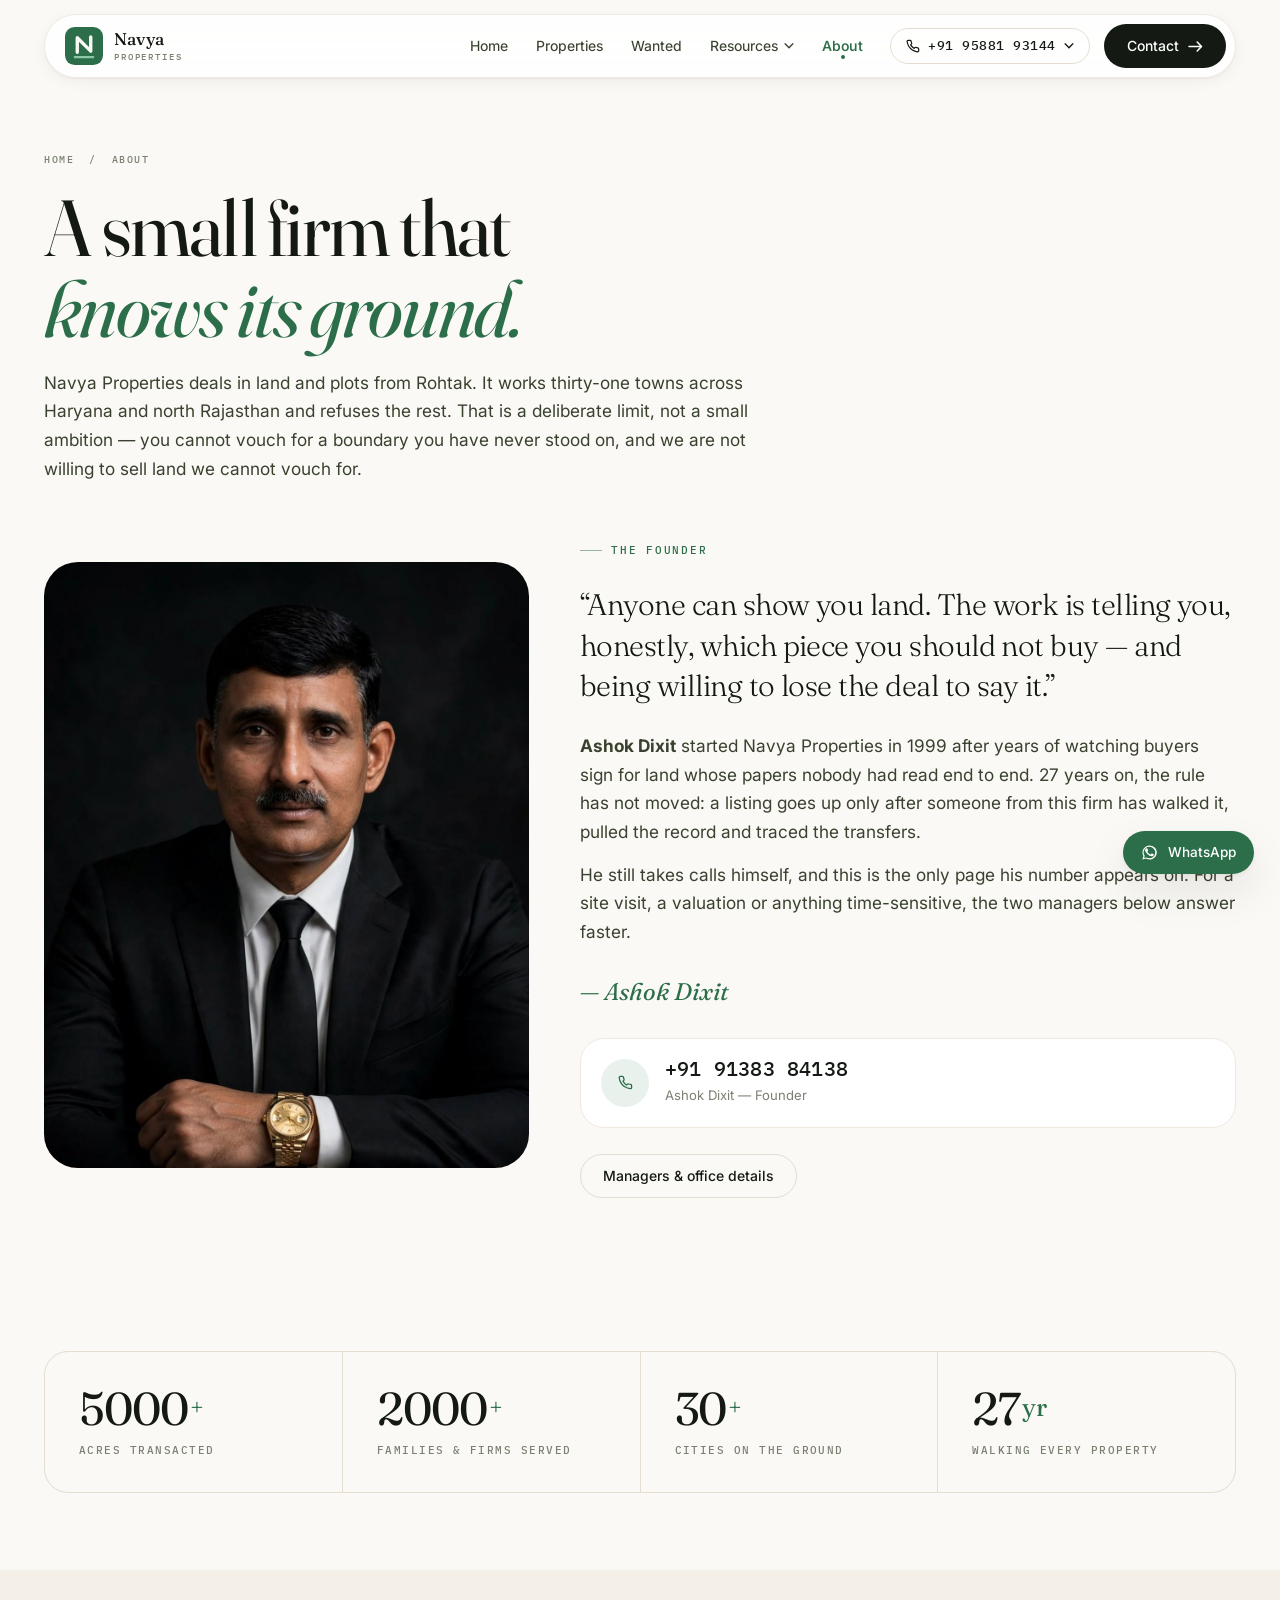
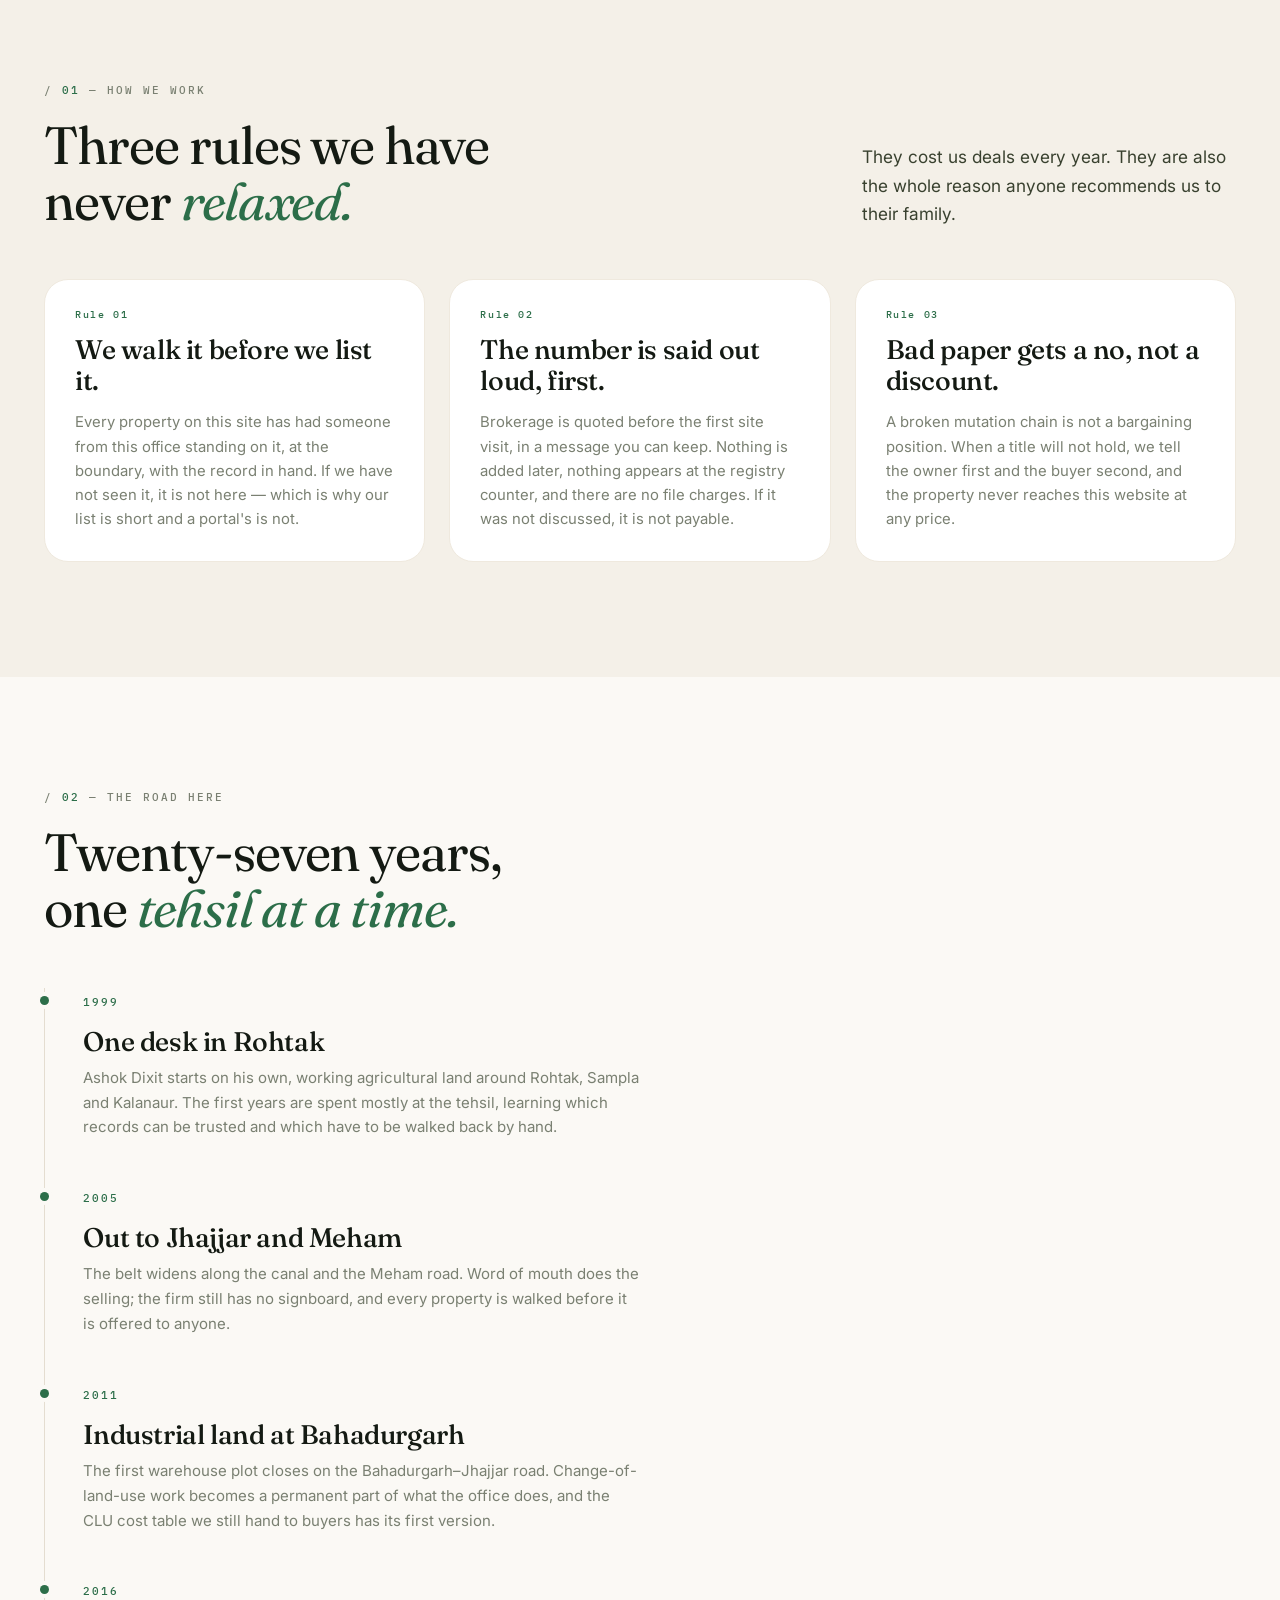
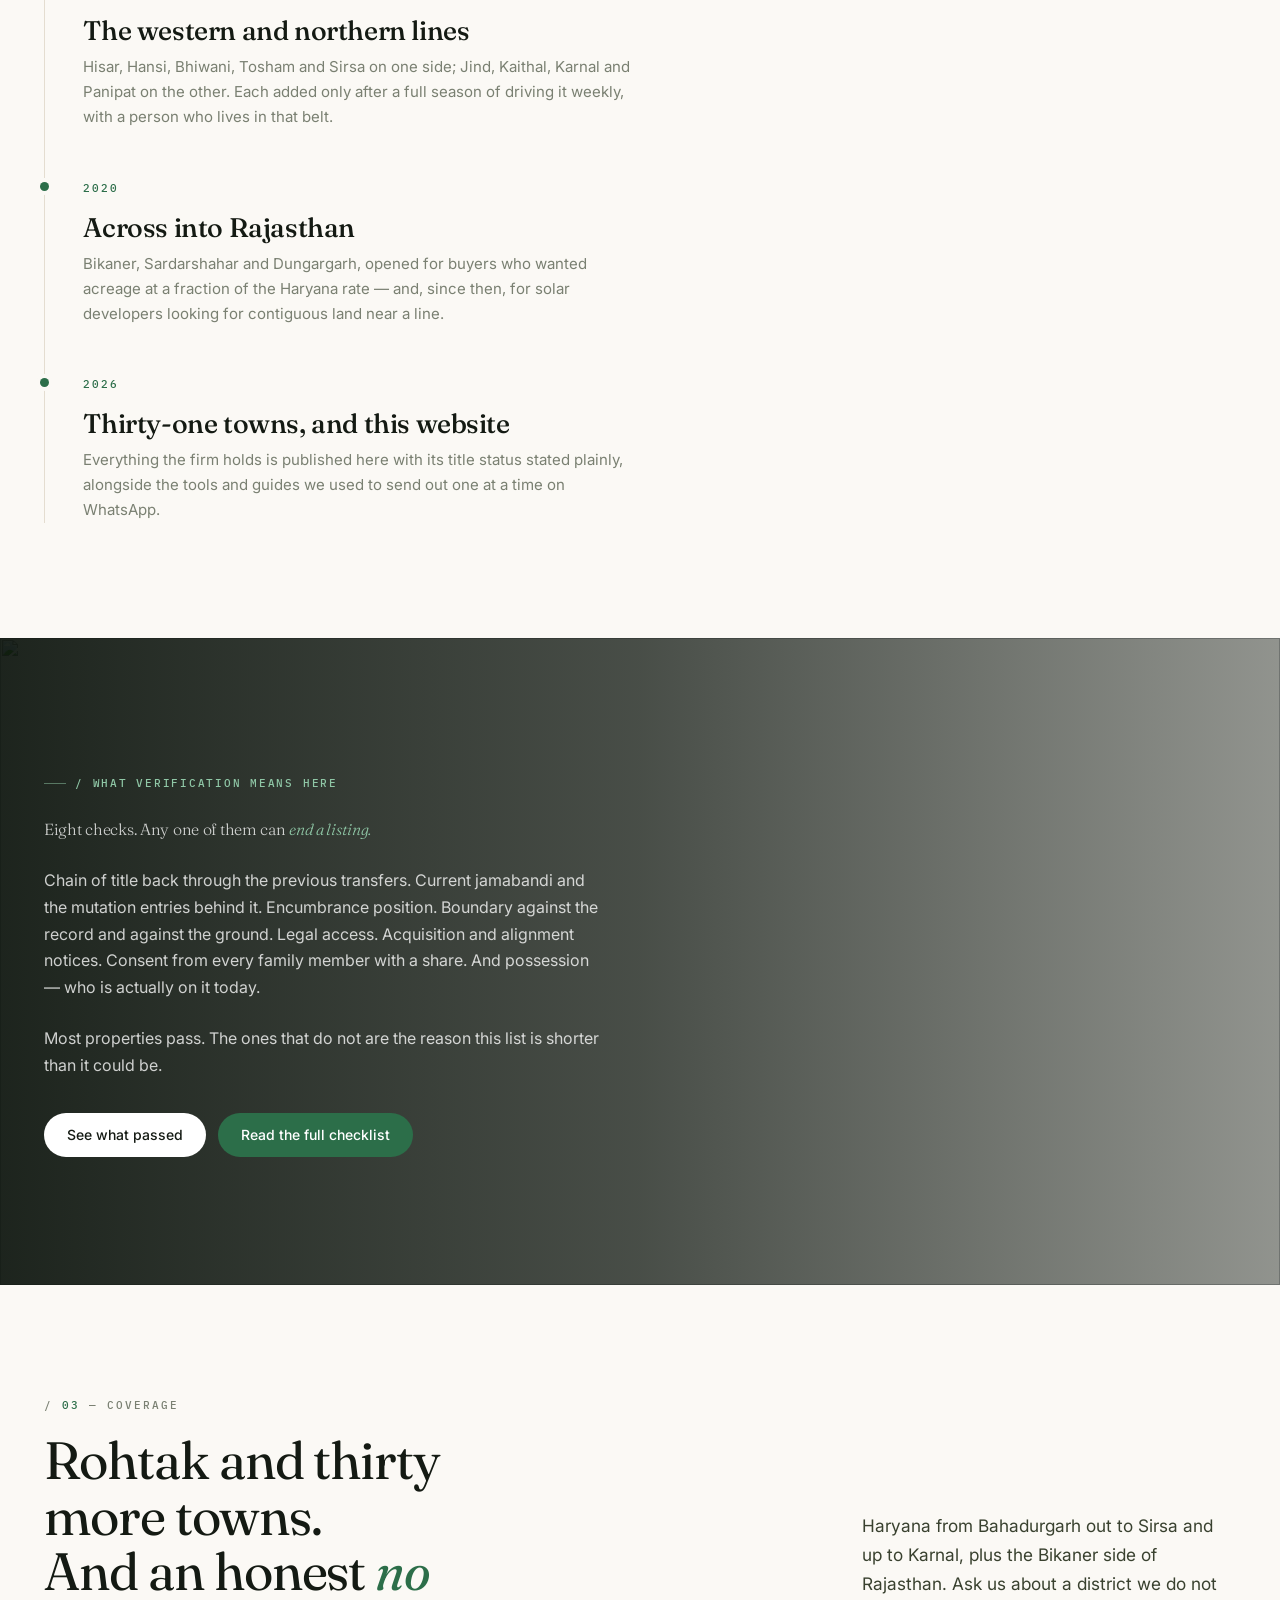
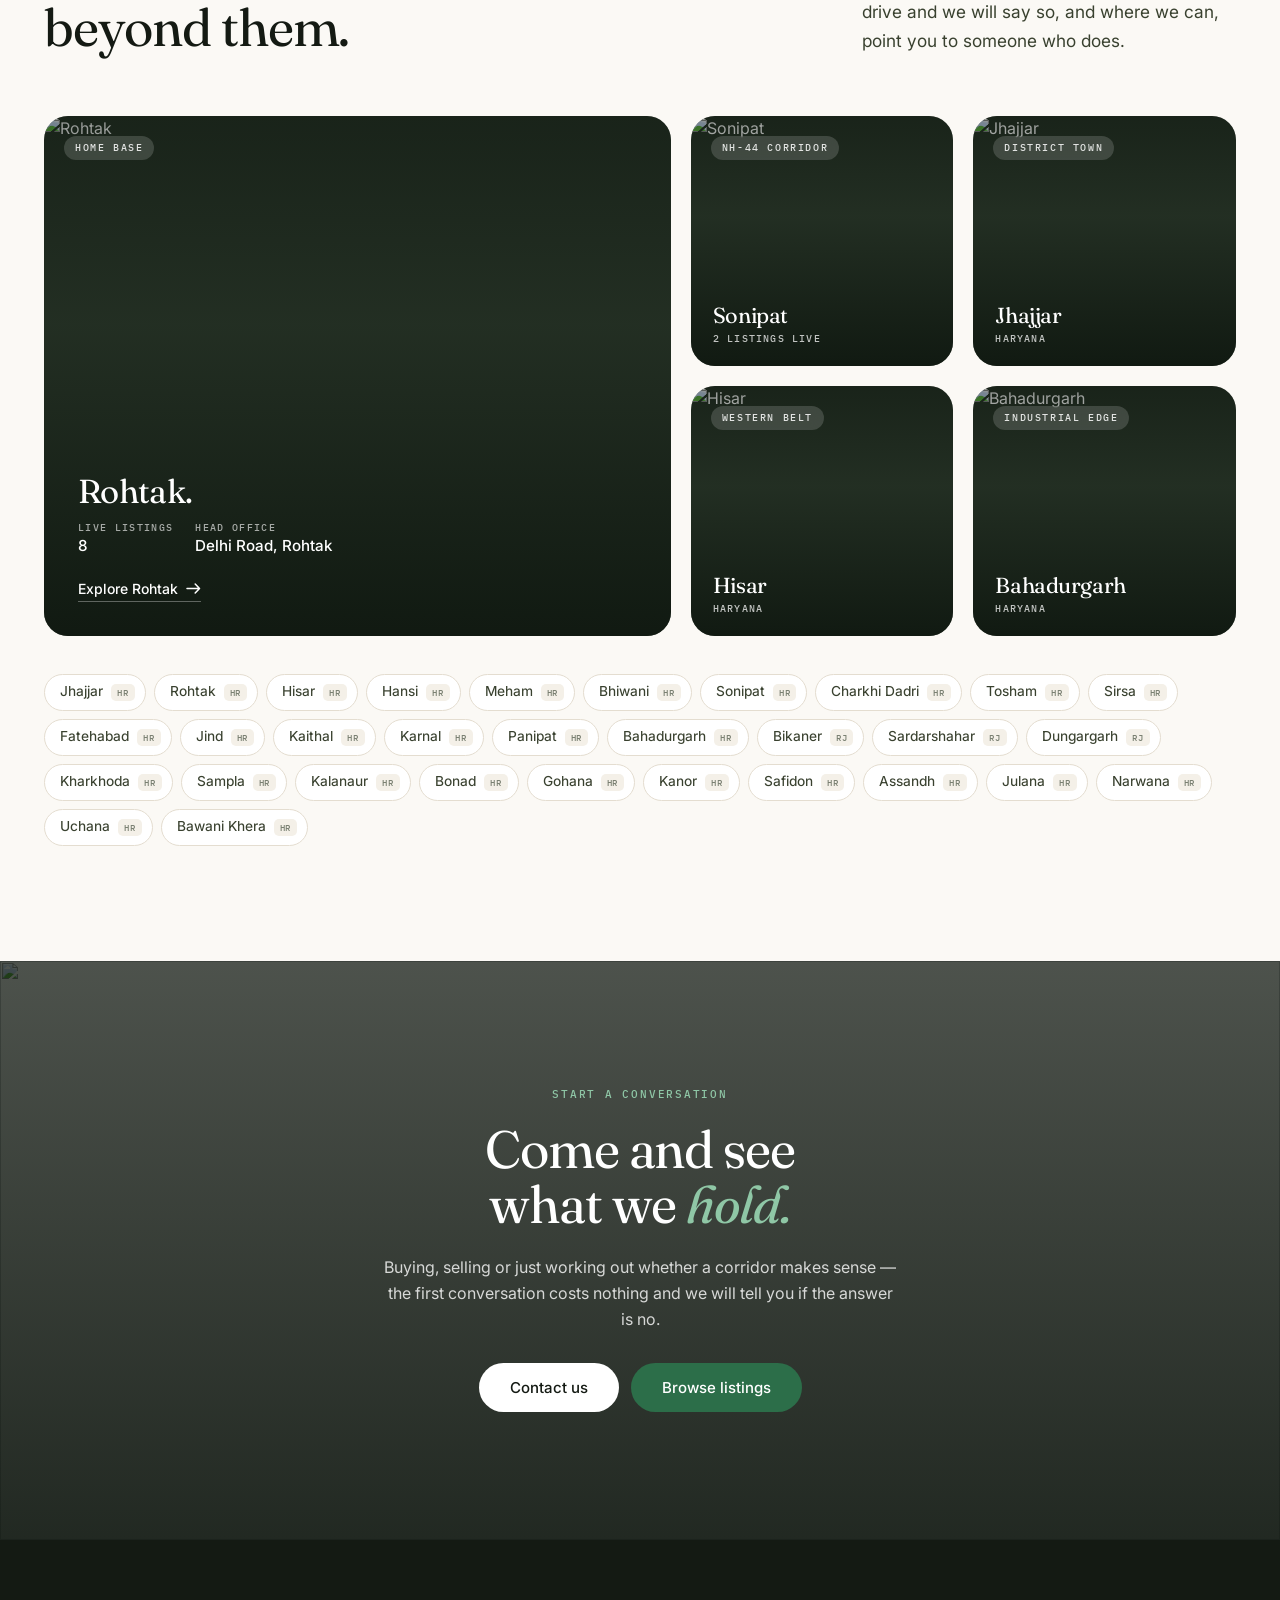
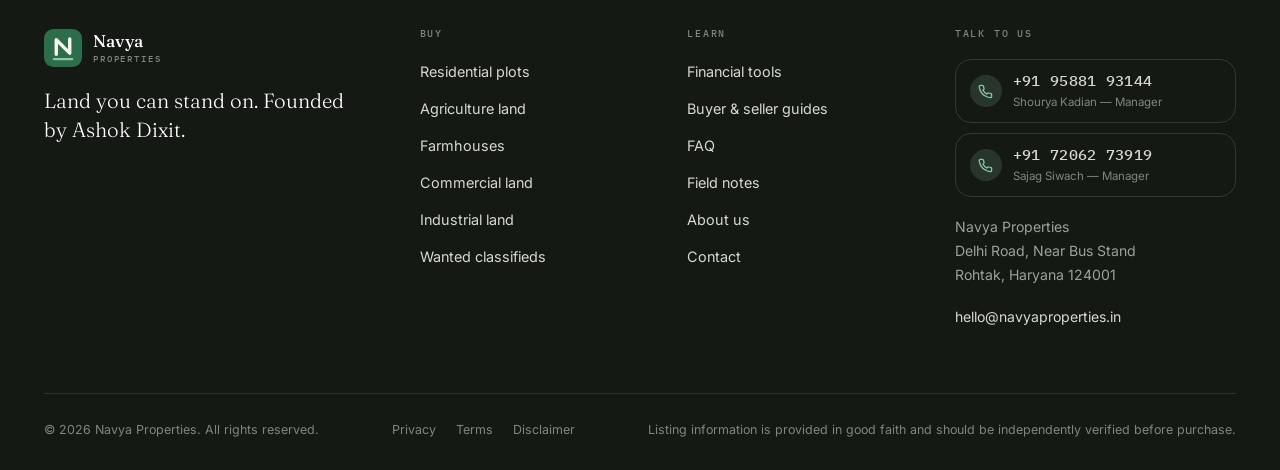
==== commit 5e3fe11c: "Target Haryana land searches: meta, listing schema, sitemap Co-Authored-By: Claude Opus 5.5 <noreply" ====
--- a/about.html
+++ b/about.html
@@ -1,16 +1,28 @@
 <!DOCTYPE html>
-<html lang="en">
+<html lang="en-IN">
 <head>
 <meta charset="utf-8">
 <meta name="viewport" content="width=device-width, initial-scale=1">
-<title>About Ashok Dixit &amp; Navya Properties — Haryana Land Advisory</title>
-<meta name="description" content="Navya Properties was founded by Ashok Dixit in 1999. Thirty-one towns across Haryana and north Rajasthan, eight verification checks, and a rule against listing land nobody from the office has walked.">
+<title>Ashok Dixit, Property Dealer in Rohtak | Navya Properties</title>
+<meta name="description" content="Founded by Ashok Dixit in 1999, Navya Properties deals in land and plots from Rohtak across 31 towns of Haryana and north Rajasthan. Every listing walked.">
+<meta name="robots" content="index, follow, max-image-preview:large">
 <meta name="theme-color" content="#2C6E49">
+<link rel="canonical" href="https://www.navyaproperty.com/about.html">
 
 <meta property="og:type" content="website">
+<meta property="og:site_name" content="Navya Properties">
+<meta property="og:locale" content="en_IN">
 <meta property="og:title" content="About Ashok Dixit &amp; Navya Properties — Haryana Land Advisory">
 <meta property="og:description" content="Navya Properties was founded by Ashok Dixit in 1999. Thirty-one towns across Haryana and north Rajasthan, eight verification checks, and a rule against listing land nobody from the office has walked.">
-<meta property="og:image" content="assets/img/logo-mark.svg">
+<meta property="og:url" content="https://www.navyaproperty.com/about.html">
+<meta property="og:image" content="https://www.navyaproperty.com/assets/img/founder-ashok-dixit.jpg">
+<meta property="og:image:width" content="1600">
+<meta property="og:image:height" content="1432">
+<meta property="og:image:alt" content="Ashok Dixit, founder of Navya Properties">
+<meta name="twitter:card" content="summary_large_image">
+<meta name="twitter:title" content="About Ashok Dixit &amp; Navya Properties — Haryana Land Advisory">
+<meta name="twitter:description" content="Navya Properties was founded by Ashok Dixit in 1999. Thirty-one towns across Haryana and north Rajasthan, eight verification checks, and a rule against listing land nobody from the office has walked.">
+<meta name="twitter:image" content="https://www.navyaproperty.com/assets/img/founder-ashok-dixit.jpg">
 
 <link rel="icon" href="assets/img/favicon.svg" type="image/svg+xml">
 <link rel="apple-touch-icon" href="assets/img/logo-mark.svg">
@@ -29,6 +41,40 @@
 <script src="assets/js/data.js" defer></script>
 <script src="assets/js/site.js" defer></script>
 
+<script type="application/ld+json">
+{
+  "@context": "https://schema.org",
+  "@graph": [
+    {
+      "@type": "AboutPage",
+      "@id": "https://www.navyaproperty.com/about.html#webpage",
+      "url": "https://www.navyaproperty.com/about.html",
+      "name": "Ashok Dixit, Property Dealer in Rohtak | Navya Properties",
+      "inLanguage": "en-IN",
+      "isPartOf": { "@id": "https://www.navyaproperty.com/#website" },
+      "about": { "@id": "https://www.navyaproperty.com/#business" },
+      "mainEntity": { "@id": "https://www.navyaproperty.com/about.html#founder" },
+      "breadcrumb": { "@id": "https://www.navyaproperty.com/about.html#breadcrumb" }
+    },
+    {
+      "@type": "Person",
+      "@id": "https://www.navyaproperty.com/about.html#founder",
+      "name": "Ashok Dixit",
+      "jobTitle": "Founder",
+      "image": "https://www.navyaproperty.com/assets/img/founder-ashok-dixit.jpg",
+      "worksFor": { "@id": "https://www.navyaproperty.com/#business" }
+    },
+    {
+      "@type": "BreadcrumbList",
+      "@id": "https://www.navyaproperty.com/about.html#breadcrumb",
+      "itemListElement": [
+        { "@type": "ListItem", "position": 1, "name": "Home", "item": "https://www.navyaproperty.com/" },
+        { "@type": "ListItem", "position": 2, "name": "About", "item": "https://www.navyaproperty.com/about.html" }
+      ]
+    }
+  ]
+}
+</script>
 </head>
 
 <body>
@@ -115,7 +161,7 @@
   <div class="wrap">
     <p class="phead__crumb"><a href="index.html">Home</a> &nbsp;/&nbsp; About</p>
     <h1 class="display">A small firm that<br><em>knows its ground.</em></h1>
-    <p class="lede">Navya Properties works thirty-one towns and refuses the rest. That is a deliberate limit, not a small ambition &mdash; you cannot vouch for a boundary you have never stood on, and we are not willing to sell land we cannot vouch for.</p>
+    <p class="lede">Navya Properties deals in land and plots from Rohtak. It works thirty-one towns across Haryana and north Rajasthan and refuses the rest. That is a deliberate limit, not a small ambition &mdash; you cannot vouch for a boundary you have never stood on, and we are not willing to sell land we cannot vouch for.</p>
   </div>
 </section>
 
@@ -231,7 +277,7 @@
 
 <!-- ════════════════════════════ PRINCIPLE ═════════════════════════════ -->
 <section class="principle">
-  <img src="https://images.unsplash.com/photo-1590247813693-5541d1c609fd?w=1900&q=74&auto=format&fit=crop" alt="" loading="lazy">
+  <img src="https://images.unsplash.com/photo-1590247813693-5541d1c609fd?w=1900&q=74&auto=format&fit=crop" alt="" loading="lazy" decoding="async">
   <div class="principle__in" data-reveal>
     <span class="eyebrow" style="color:var(--brand-3)">/ What verification means here</span>
     <p class="principle__q mt-m">Eight checks. Any one of them can <em>end a listing.</em></p>
@@ -250,7 +296,7 @@
     <div class="sec-head" data-reveal>
       <div class="sec-head__l">
         <span class="sec-num">/ <b>03</b> &mdash; Coverage</span>
-        <h2 class="h2">Thirty-one towns.<br>And an honest <em>no</em> beyond them.</h2>
+        <h2 class="h2">Rohtak and thirty more towns.<br>And an honest <em>no</em> beyond them.</h2>
       </div>
       <p class="lede" style="max-width:34ch">Haryana from Bahadurgarh out to Sirsa and up to Karnal, plus the Bikaner side of Rajasthan. Ask us about a district we do not drive and we will say so, and where we can, point you to someone who does.</p>
     </div>
@@ -277,7 +323,7 @@
 
 <!-- ═════════════════════════════ CLOSING ══════════════════════════════ -->
 <section class="close-cta">
-  <img src="https://images.unsplash.com/photo-1500382017468-9049fed747ef?w=1900&q=74&auto=format&fit=crop" alt="" loading="lazy">
+  <img src="https://images.unsplash.com/photo-1500382017468-9049fed747ef?w=1900&q=74&auto=format&fit=crop" alt="" loading="lazy" decoding="async">
   <div class="close-cta__in" data-reveal>
     <span class="eyebrow eyebrow--bare" style="color:var(--brand-3)">Start a conversation</span>
     <h2 class="h2">Come and see<br>what we <em>hold.</em></h2>
--- a/assets/css/site.css
+++ b/assets/css/site.css
@@ -732,6 +732,69 @@
 .info p,.info li{font-size:.9rem;line-height:1.7;color:var(--muted)}
 .info li+li{margin-top:4px}
 
+/* ── 24b. Property detail page ─────────────────────────────────────────── */
+.pdp__hero{position:relative;border-radius:var(--r-xl);overflow:hidden;aspect-ratio:16/7;background:var(--bg-3)}
+.pdp__hero img{width:100%;height:100%;object-fit:cover}
+.pdp__hero .pcard__badges{top:18px;left:18px;right:18px}
+@media (max-width:700px){.pdp__hero{aspect-ratio:4/3}}
+
+.pdp__grid{display:grid;grid-template-columns:1.6fr 1fr;gap:clamp(24px,3.4vw,52px);align-items:start;
+  margin-top:clamp(28px,4vw,48px)}
+@media (max-width:980px){.pdp__grid{grid-template-columns:1fr}}
+
+.pdp__key{display:grid;grid-template-columns:repeat(4,1fr);gap:1px;background:var(--line);
+  border:1px solid var(--line);border-radius:var(--r-lg);overflow:hidden}
+.pdp__key div{background:var(--bg);padding:clamp(16px,2vw,22px)}
+.pdp__key span{display:block;font:500 9.5px/1 var(--mono);letter-spacing:.14em;text-transform:uppercase;color:var(--muted)}
+.pdp__key b{display:block;margin-top:10px;font:400 clamp(1.1rem,1.9vw,1.5rem)/1.1 var(--serif);letter-spacing:-.02em}
+.pdp__key b.ask{font-family:var(--sans);font-size:1rem;font-weight:500;color:var(--brand)}
+@media (max-width:760px){.pdp__key{grid-template-columns:1fr 1fr}}
+
+.pdp__body p{color:var(--ink-2);line-height:1.72}
+.pdp__body p+p{margin-top:14px}
+
+/* Revenue record panel */
+.rec{border:1px solid var(--line-soft);border-radius:var(--r-lg);background:var(--paper);overflow:hidden}
+.rec__h{padding:18px 22px;border-bottom:1px solid var(--line-soft);display:flex;align-items:center;gap:10px}
+.rec dl{display:grid;grid-template-columns:auto 1fr;gap:0}
+.rec dt,.rec dd{padding:13px 22px;font-size:.9rem;border-bottom:1px solid var(--line-soft)}
+.rec dt{font:500 9.5px/1.6 var(--mono);letter-spacing:.13em;text-transform:uppercase;color:var(--muted);white-space:nowrap}
+.rec dd{margin:0;text-align:right;font-weight:500}
+.rec dt:last-of-type,.rec dd:last-of-type{border-bottom:0}
+
+/* Map */
+.mapbox{border-radius:var(--r-lg);overflow:hidden;border:1px solid var(--line-soft);background:var(--bg-3)}
+.mapbox iframe{display:block;width:100%;height:clamp(280px,38vw,420px);border:0}
+.mapbox__foot{display:flex;flex-wrap:wrap;gap:12px;justify-content:space-between;align-items:center;
+  padding:14px 18px;background:var(--paper);border-top:1px solid var(--line-soft)}
+.mapbox__coords{font:500 .78rem/1 var(--mono);color:var(--muted);letter-spacing:.04em}
+
+/* Scanned revenue maps and layout plans */
+.docgrid{display:grid;gap:clamp(16px,2vw,22px)}
+@media (min-width:820px){.docgrid:has(>:nth-child(2)){grid-template-columns:1fr 1fr}}
+
+.shajra{border:1px solid var(--line-soft);border-radius:var(--r-lg);background:var(--paper);overflow:hidden}
+.shajra__img{display:block;background:var(--bg-2);padding:clamp(12px,2vw,22px)}
+.shajra__img img{width:100%;height:auto;border-radius:var(--r-sm);
+  transition:transform .4s var(--ease)}
+.shajra__img:hover img{transform:scale(1.01)}
+.shajra__cap{padding:16px 20px;border-top:1px solid var(--line-soft);font-size:.85rem;line-height:1.6;color:var(--muted)}
+.shajra__cap b{color:var(--ink);font-weight:500}
+
+/* Sticky enquiry rail */
+.enq{position:sticky;top:104px;display:grid;gap:16px}
+@media (max-width:980px){.enq{position:static}}
+.enq__card{background:var(--paper);border:1px solid var(--line-soft);border-radius:var(--r-lg);padding:clamp(20px,2.4vw,26px);display:grid;gap:14px}
+.enq__price b{font:400 clamp(1.6rem,3vw,2.2rem)/1 var(--serif);letter-spacing:-.02em;display:block}
+.enq__price b.ask{font-family:var(--sans);font-size:1.3rem;font-weight:500;color:var(--brand)}
+.enq__price span{display:block;margin-top:8px;font:500 9.5px/1 var(--mono);letter-spacing:.14em;text-transform:uppercase;color:var(--muted)}
+.enq__note{font-size:.82rem;line-height:1.6;color:var(--muted)}
+
+.pdp__sec{margin-top:clamp(34px,5vw,58px)}
+.pdp__sec>h2{margin-bottom:18px}
+
+.notfound{text-align:center;padding:clamp(60px,10vw,120px) 20px}
+
 /* ── 25. Floating actions ──────────────────────────────────────────────── */
 .fab{position:fixed;right:clamp(14px,2.4vw,26px);bottom:clamp(14px,2.4vw,26px);z-index:70;display:grid;gap:10px;justify-items:end}
 .fab__btn{
